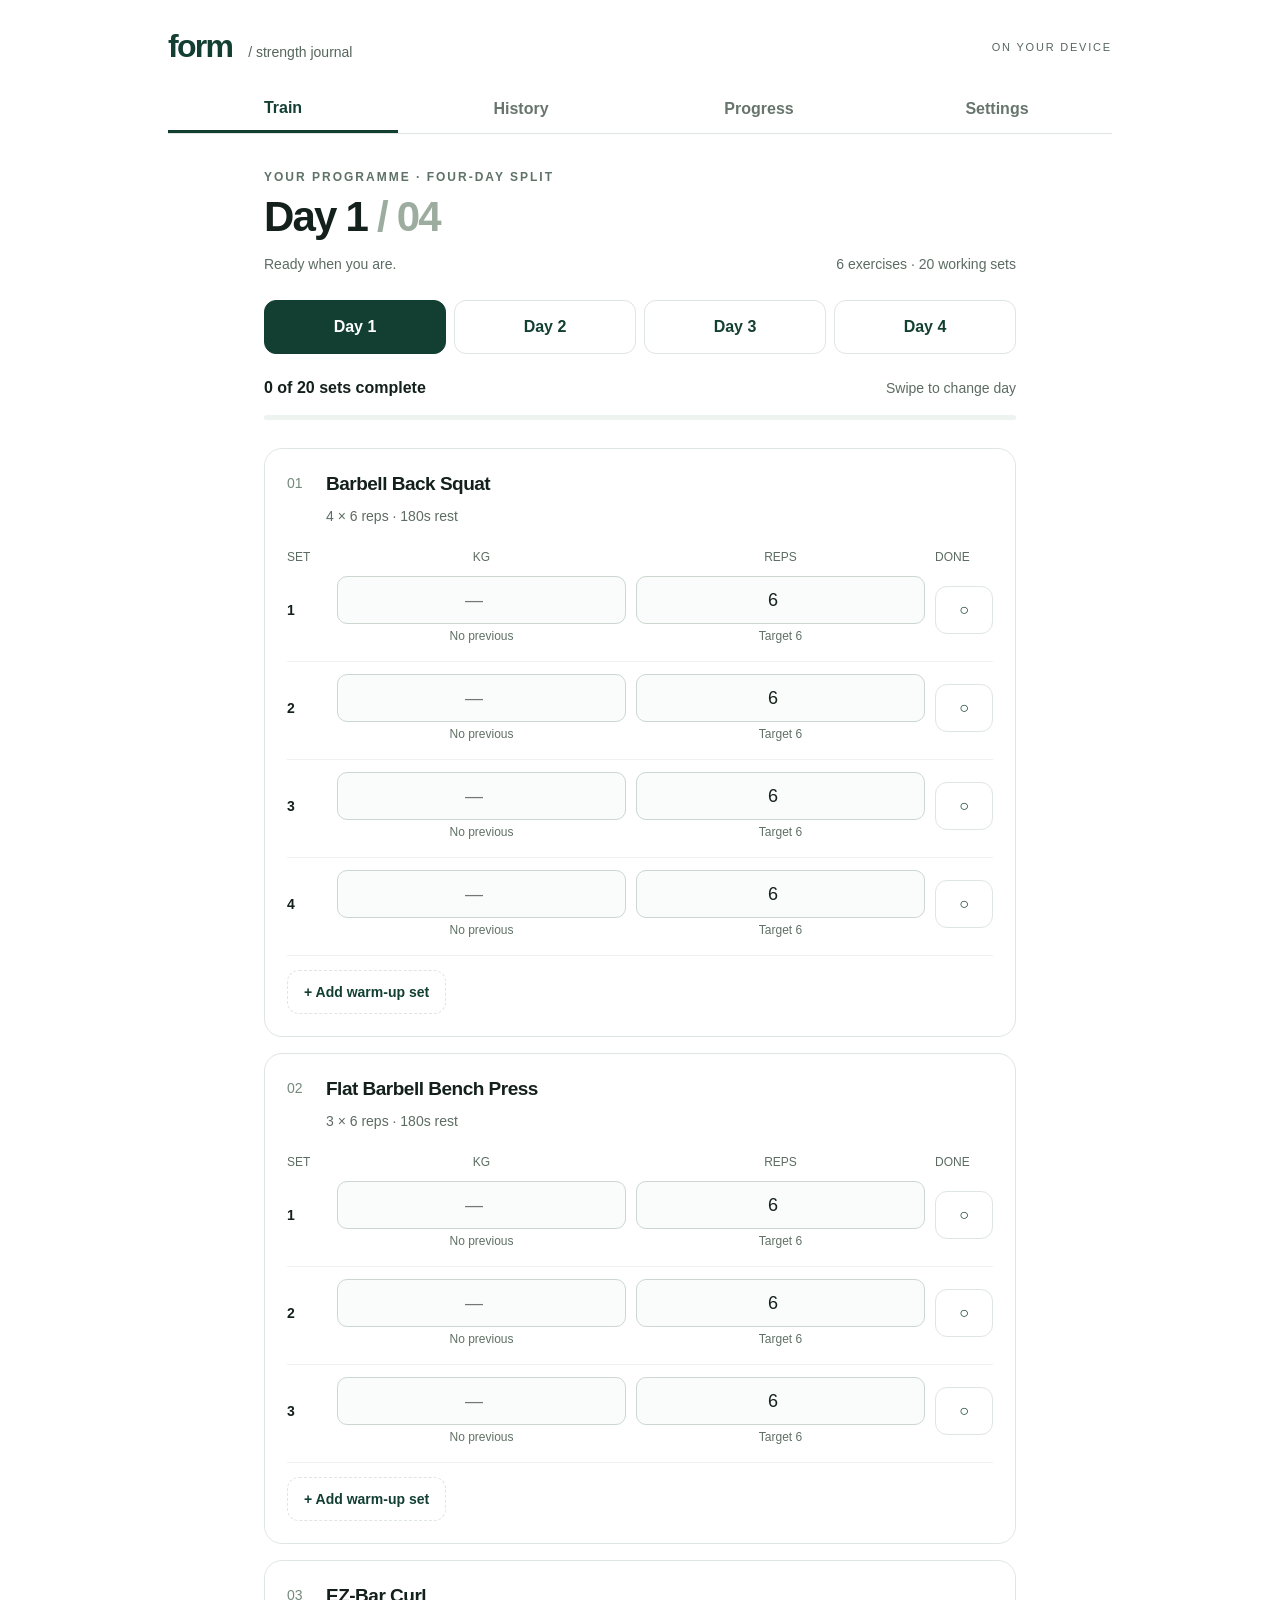
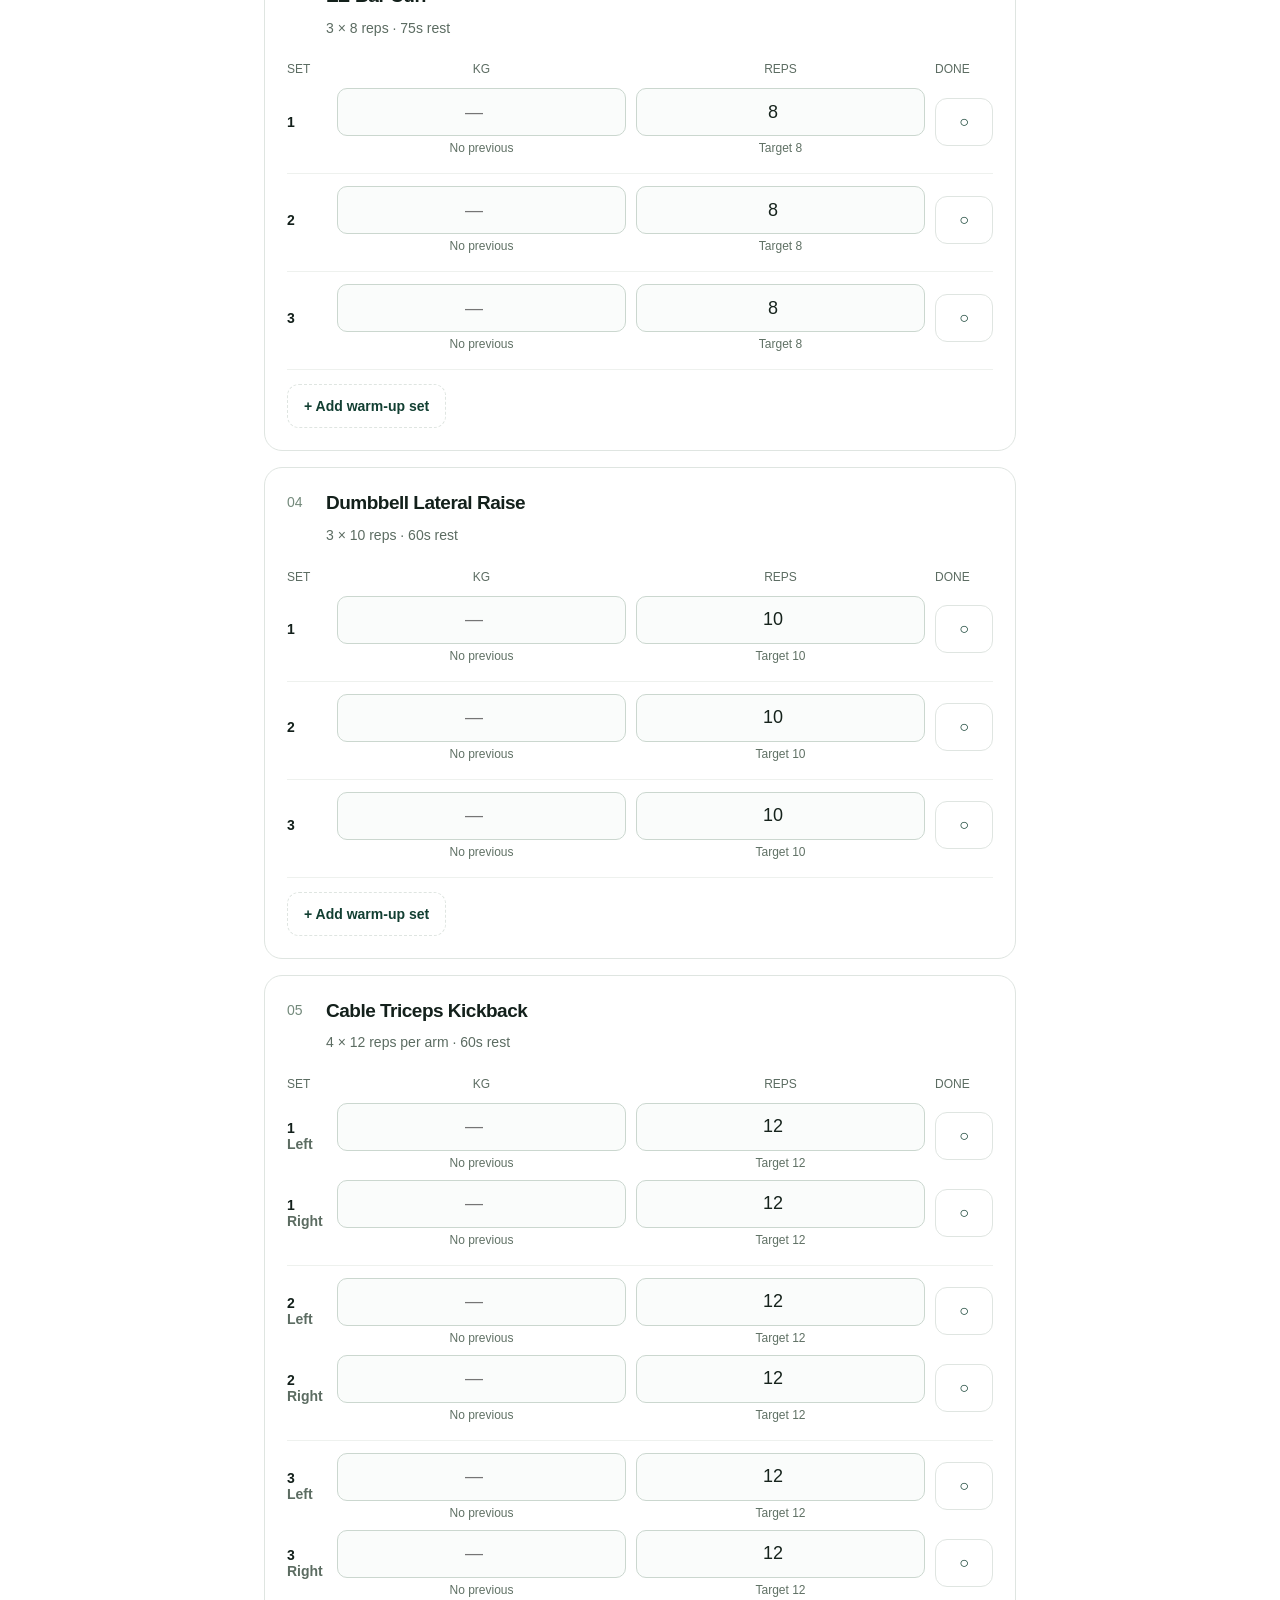
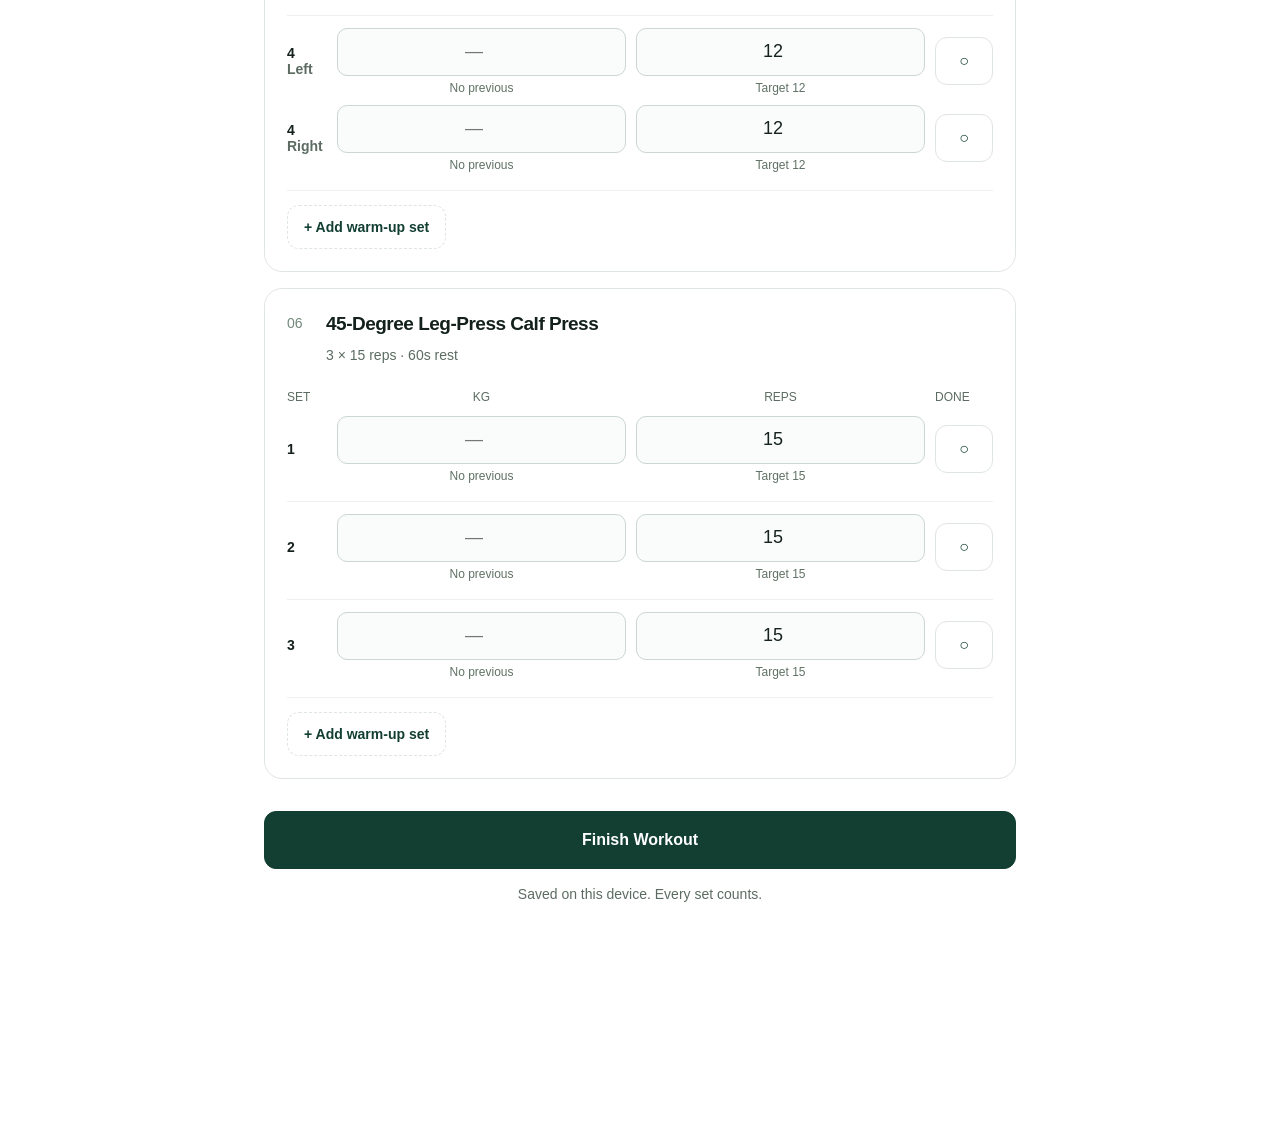
==== index.html @ df9e1286 "Publish approved Form workout tracker" ====
<!doctype html>
<html lang="en"><head><meta charset="utf-8"><meta name="viewport" content="width=device-width,initial-scale=1,viewport-fit=cover"><meta name="theme-color" content="#123f32"><meta name="apple-mobile-web-app-capable" content="yes"><meta name="apple-mobile-web-app-status-bar-style" content="default"><meta name="description" content="Your four-day strength programme. Private, offline workout tracking."><title>Form · Workout tracker</title><link rel="manifest" href="./manifest.webmanifest"><link rel="icon" href="./icon.svg"><link rel="apple-touch-icon" href="./icon-192.png"><link rel="stylesheet" href="./style.css"></head><body><header><a class="brand" href="./">form<span> / strength journal</span></a><span class="private">ON YOUR DEVICE</span></header><nav aria-label="Main"><button data-view="workout" class="selected">Train</button><button data-view="history">History</button><button data-view="progress">Progress</button><button data-view="settings">Settings</button></nav><main id="app"><p>Loading your programme…</p></main><aside id="timer" hidden aria-label="Rest timer"></aside><div id="notice" role="status"></div><dialog id="confirm"><h2>Finish this workout?</h2><p>Some sets are unfinished. Your completed work will be saved and your next workout will be ready.</p><div class="actions"><button id="keep">Keep training</button><button id="early" class="primary">Finish early</button></div></dialog><script type="module" src="./app.js"></script></body></html>
---- style.css ----
:root{font-family:-apple-system,BlinkMacSystemFont,"Segoe UI",sans-serif;color:#13201b;background:white;font-synthesis:none;--green:#123f32;--light:#edf4f0;--line:#dfe5e1}*{box-sizing:border-box}body{margin:0;padding-bottom:env(safe-area-inset-bottom)}button,input,select{font:inherit}button,a,input{touch-action:manipulation}button{cursor:pointer;border:1px solid var(--line);border-radius:12px;min-height:48px;padding:10px 16px;background:white;color:var(--green);font-weight:600}button:hover{background:var(--light)}button:focus-visible,input:focus-visible,select:focus-visible,a:focus-visible{outline:3px solid #7aa998;outline-offset:3px}button.primary,.primary{background:var(--green);color:white;border-color:var(--green)}header{max-width:1000px;margin:auto;padding:28px 28px 20px;display:flex;align-items:center;justify-content:space-between}.brand{font-size:2.0rem;font-weight:800;letter-spacing:-1.7px;text-decoration:none;color:var(--green)}.brand span{font-size:0.875rem;font-weight:500;letter-spacing:0;margin-left:12px;color:#56665d}.private{font-size:0.6875rem;letter-spacing:1.8px;color:#56665d}nav{display:flex;max-width:944px;margin:auto;border-bottom:1px solid var(--line);gap:18px}nav button{border:0;border-radius:0;background:none;color:#67756d;padding:12px 8px}nav .selected{border-bottom:3px solid var(--green);color:var(--green)}main{max-width:800px;margin:36px auto;padding:0 24px 190px}.eyebrow{font-size:0.75rem;letter-spacing:2px;text-transform:uppercase;color:#5e7267;font-weight:700}h1{font-size:2.625rem;letter-spacing:-1.8px;margin:9px 0 12px}h2{font-size:1.3125rem;letter-spacing:-.5px;margin:0 0 8px}p{line-height:1.6} .muted,small{color:#5c6c62;font-size:0.875rem}.day-tabs{display:grid;grid-template-columns:repeat(4,1fr);gap:8px;margin:25px 0}.day-tabs button{min-height:54px}.day-tabs .active{background:var(--green);color:white;border-color:var(--green)}.summary{display:flex;align-items:center;justify-content:space-between;gap:12px;margin-bottom:12px}.summary p{margin:0}.track{height:5px;border-radius:4px;background:var(--light);margin:18px 0 28px;overflow:hidden}.track span{display:block;height:100%;background:var(--green)}.exercise{border:1px solid var(--line);border-radius:18px;margin:16px 0;padding:22px}.exercise-head{display:flex;gap:15px;margin-bottom:18px}.number{font-size:0.875rem;color:#73897b;padding-top:4px;min-width:24px}.exercise h2{font-size:1.1875rem;line-height:1.35}.exercise-head p{margin:5px 0}.recommendation{background:var(--light);border-radius:8px;padding:10px 12px;font-size:0.875rem;margin:10px 0 16px;line-height:1.5}.set-grid{display:grid;grid-template-columns:40px minmax(60px,1fr) minmax(60px,1fr) 58px;gap:10px;align-items:center;margin:10px 0}.set-grid.labels{color:#5c6c62;font-size:0.75rem;margin-bottom:0}.set-grid input{width:100%;min-height:48px;border:1px solid #cbd7cf;border-radius:10px;text-align:center;background:#fafcfb;color:#16231c;font-size:1.125rem}.set-grid .done{background:var(--green);color:white;border-color:var(--green)}.previous{font-size:0.75rem;display:block;margin:5px 0 0;text-align:center;color:#607165}.set-name{font-size:0.875rem;font-weight:600}.set-block{padding:2px 0 8px;border-bottom:1px solid #eef1ee}.set-block:last-child{border:0}.warmup{font-size:0.875rem;margin-top:14px;border-style:dashed;min-height:44px}.finish{width:100%;min-height:58px;margin-top:16px}.actions{display:flex;gap:8px;flex-wrap:wrap}.card{border:1px solid var(--line);border-radius:16px;padding:22px;margin:16px 0}.card summary{cursor:pointer;font-weight:600;line-height:1.5;min-height:44px}.history-ex{padding:12px 0;border-top:1px solid var(--line)}.history-ex h3{font-size:1.0rem;margin:4px 0 8px}.history-ex p{font-size:0.875rem;margin:4px 0}.badge{display:inline-block;background:var(--light);color:var(--green);padding:5px 9px;border-radius:6px;font-size:0.75rem;margin-left:8px}.setting{display:flex;align-items:center;justify-content:space-between;gap:14px;padding:13px 0;border-bottom:1px solid var(--line);font-size:0.875rem}.setting input{width:82px;min-height:46px;border:1px solid var(--line);border-radius:9px;text-align:center}.setting span{flex:1}#timer{position:fixed;bottom:max(16px,env(safe-area-inset-bottom));left:50%;transform:translateX(-50%);width:min(752px,calc(100% - 24px));background:var(--green);color:white;padding:18px 20px;border-radius:19px;box-shadow:0 8px 40px #123f3233;z-index:5}#timer .timer-top{display:flex;justify-content:space-between;align-items:center;margin-bottom:10px}#timer strong{font-size:2.0rem;font-variant-numeric:tabular-nums}#timer button{background:#ffffff12;color:white;border-color:#ffffff35;min-height:44px;padding:7px 13px}#timer .actions{display:grid;grid-template-columns:repeat(4,1fr);gap:7px}#notice{position:fixed;top:12px;left:50%;transform:translateX(-50%);background:#172c22;color:white;border-radius:10px;padding:12px 18px;max-width:90%;z-index:10}#notice:empty{display:none}dialog{border:0;border-radius:20px;padding:28px;max-width:calc(100% - 32px);width:440px;box-shadow:0 12px 50px #0002}dialog::backdrop{background:#102b2166}.chart{display:flex;height:96px;align-items:flex-end;gap:8px;border-bottom:1px solid var(--line);margin:18px 0}.bar{background:#215a46;flex:1;max-width:48px;min-height:3px;border-radius:5px 5px 0 0}.empty{padding:35px 0;color:#5c6c62}.file{display:block;margin-top:12px}a{color:var(--green)}@media(max-width:600px){header{padding:20px}.brand span{display:none}.private{font-size:0.625rem}nav{padding:0 16px;gap:20px}main{margin:28px auto;padding:0 16px 190px}h1{font-size:2.25rem}.exercise{padding:17px 14px}.exercise-head{gap:8px}.set-grid{gap:8px;grid-template-columns:34px minmax(60px,1fr) minmax(60px,1fr) 52px}#timer{padding:14px}#timer button{font-size:0.875rem;padding:7px}.summary{align-items:flex-start}.summary p{font-size:0.875rem}}@media(prefers-reduced-motion:no-preference){button{transition:background .15s}}

nav{display:grid;grid-template-columns:repeat(4,minmax(0,1fr));gap:8px}nav button{min-width:0;overflow-wrap:anywhere}.summary{flex-wrap:wrap}.set-grid label,.exercise-head>div{min-width:0}.set-grid input{min-width:0}.previous,.set-name small{overflow-wrap:anywhere}.set-name small{display:inline-block;max-width:100%}.timer-top>span{min-width:0;overflow-wrap:anywhere}#timer button{min-width:0;overflow-wrap:anywhere}.brand{white-space:nowrap}.private{text-align:right}@media(max-width:350px){header{gap:12px}#timer .actions{grid-template-columns:repeat(2,minmax(0,1fr))}.set-grid{grid-template-columns:30px minmax(0,1fr) minmax(0,1fr) 48px;gap:6px}}

.day-tabs{grid-template-columns:repeat(4,minmax(0,1fr))}.day-tabs button{min-width:0;padding:10px 4px;overflow-wrap:anywhere}.set-grid button{min-width:0;padding:10px 4px}.set-grid.labels span{overflow-wrap:anywhere}
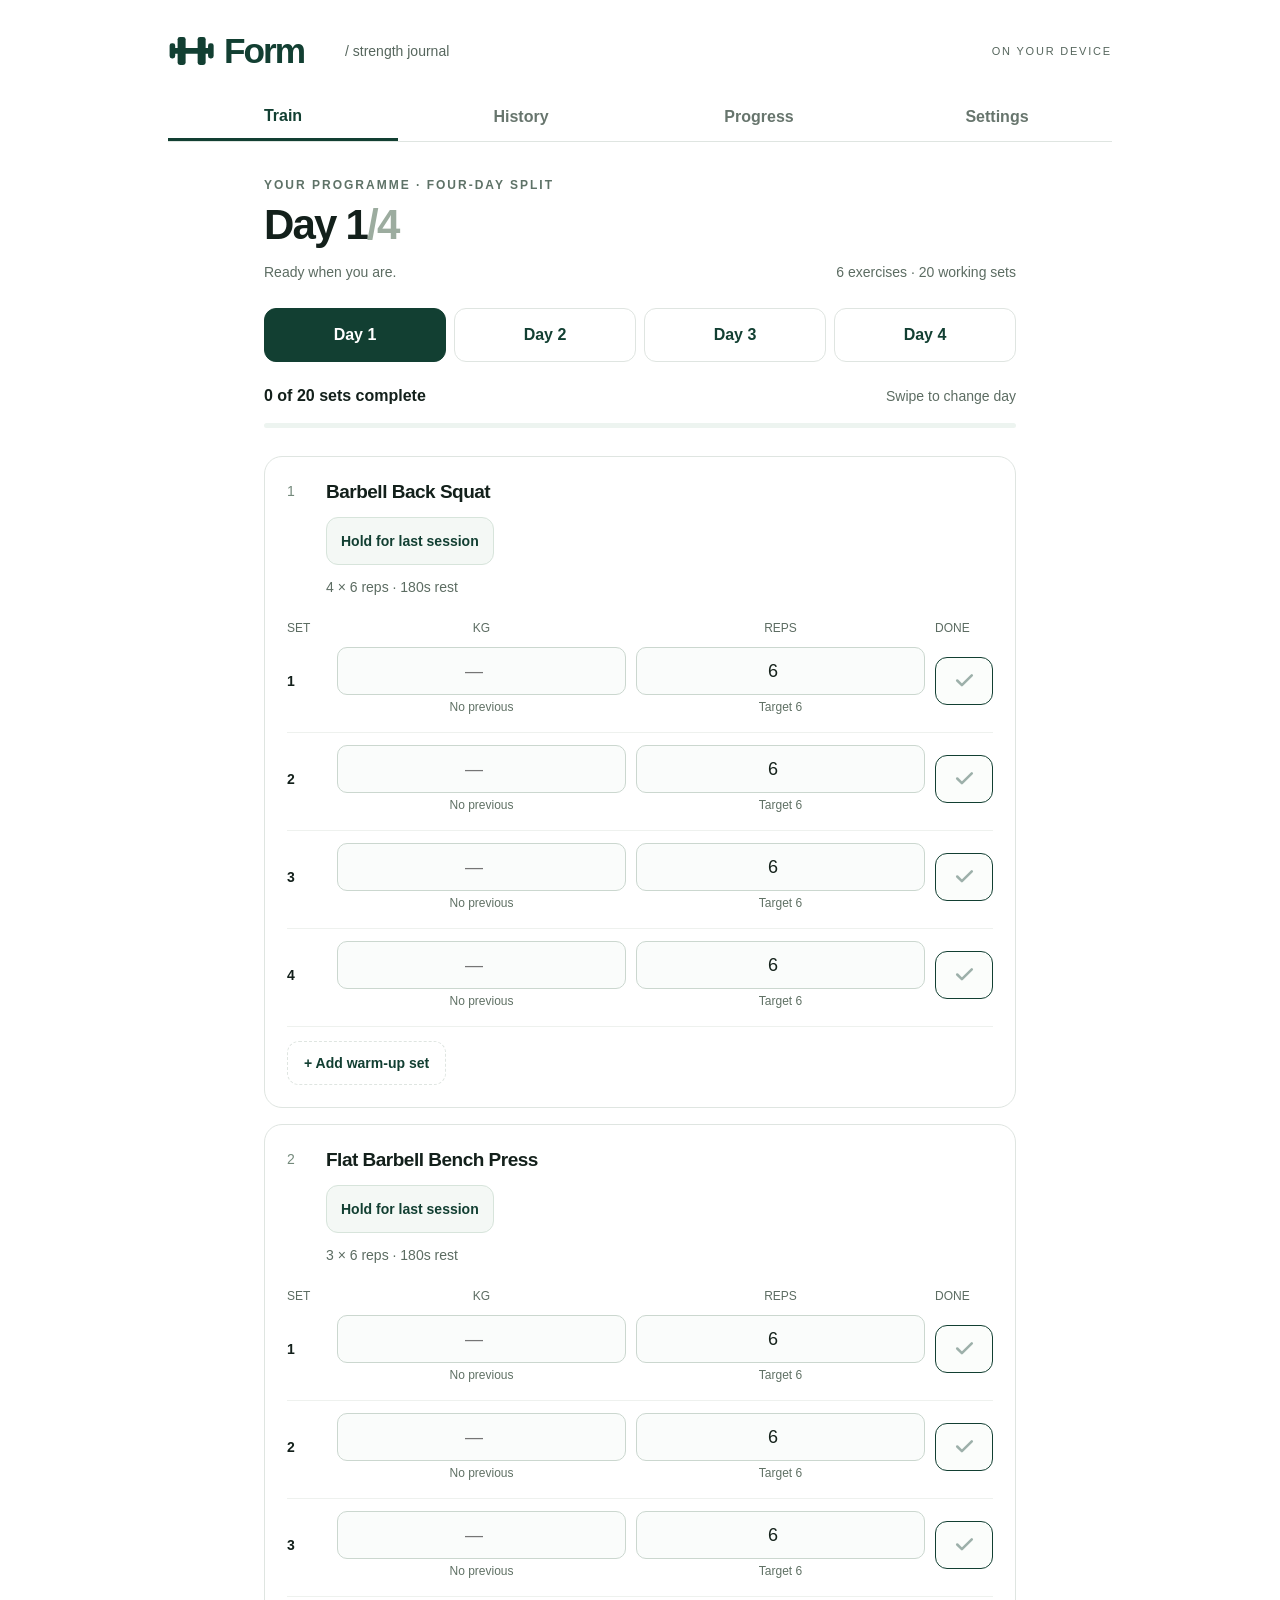
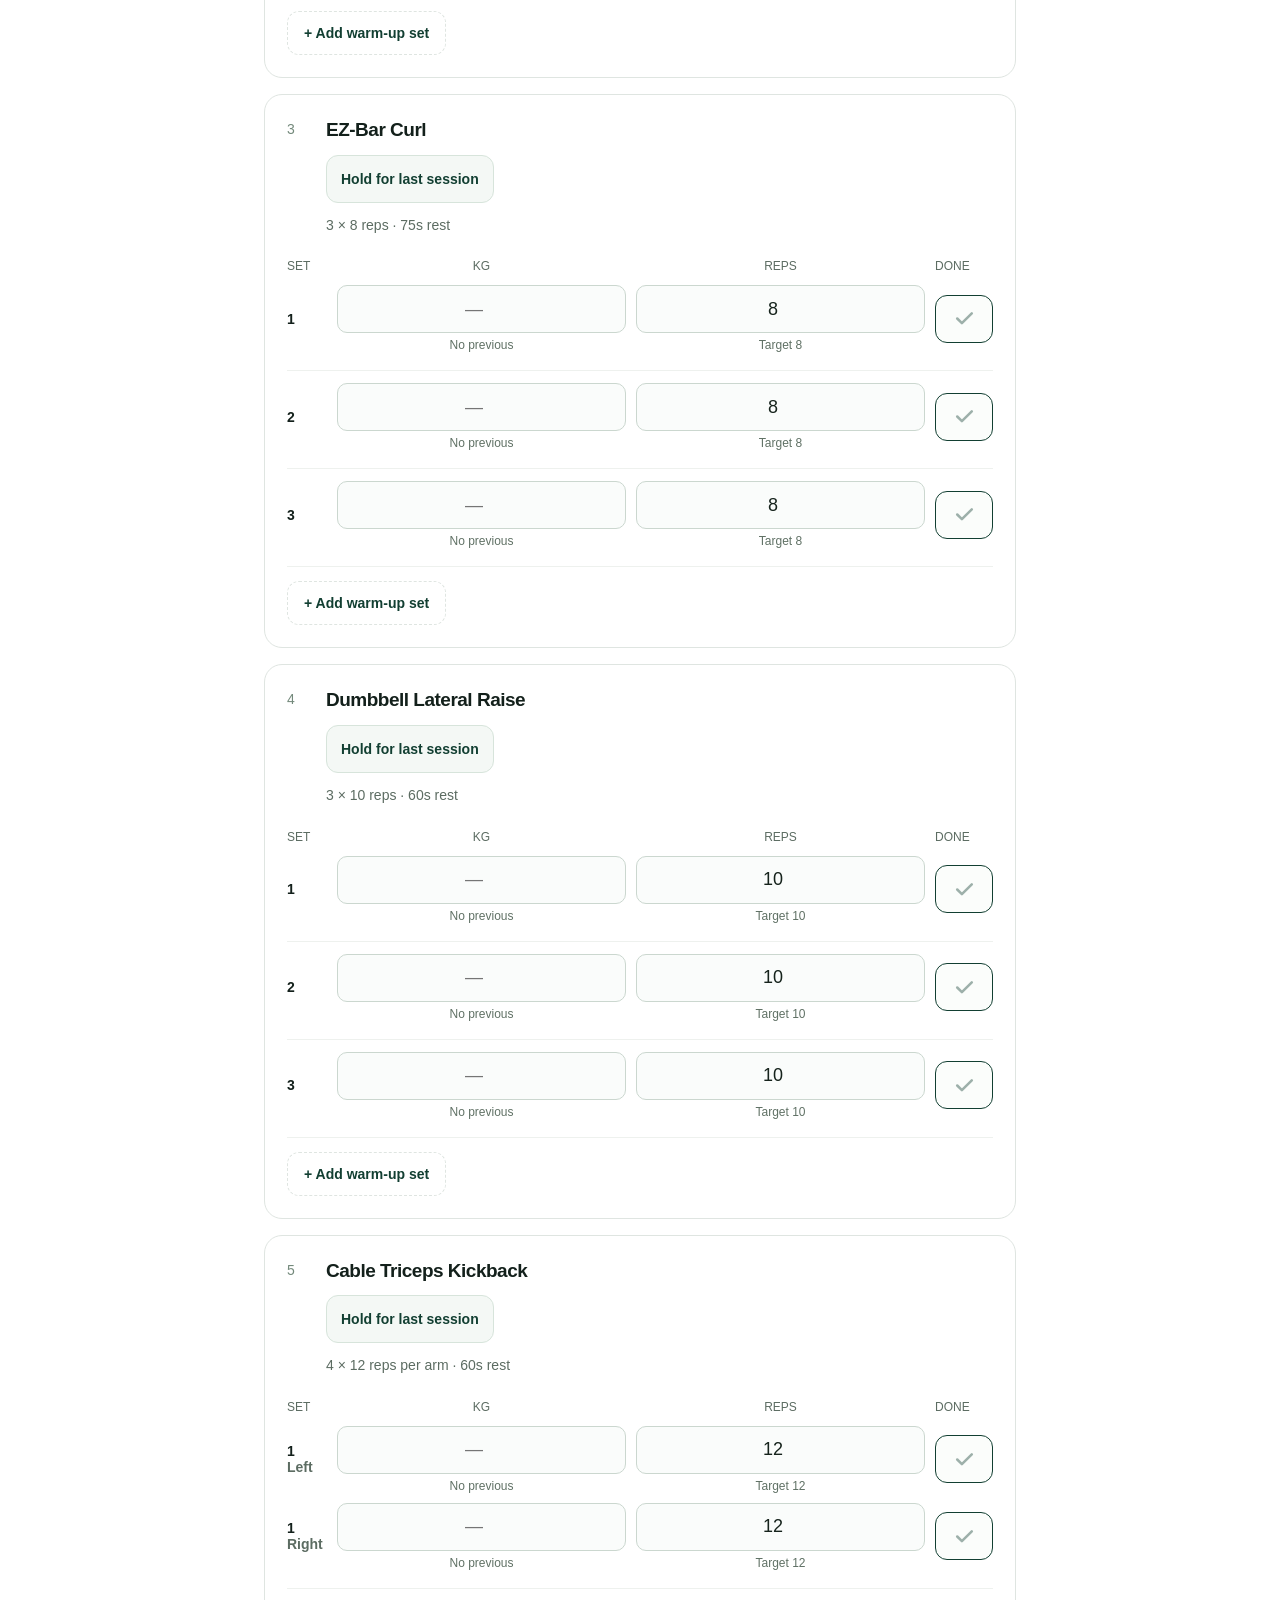
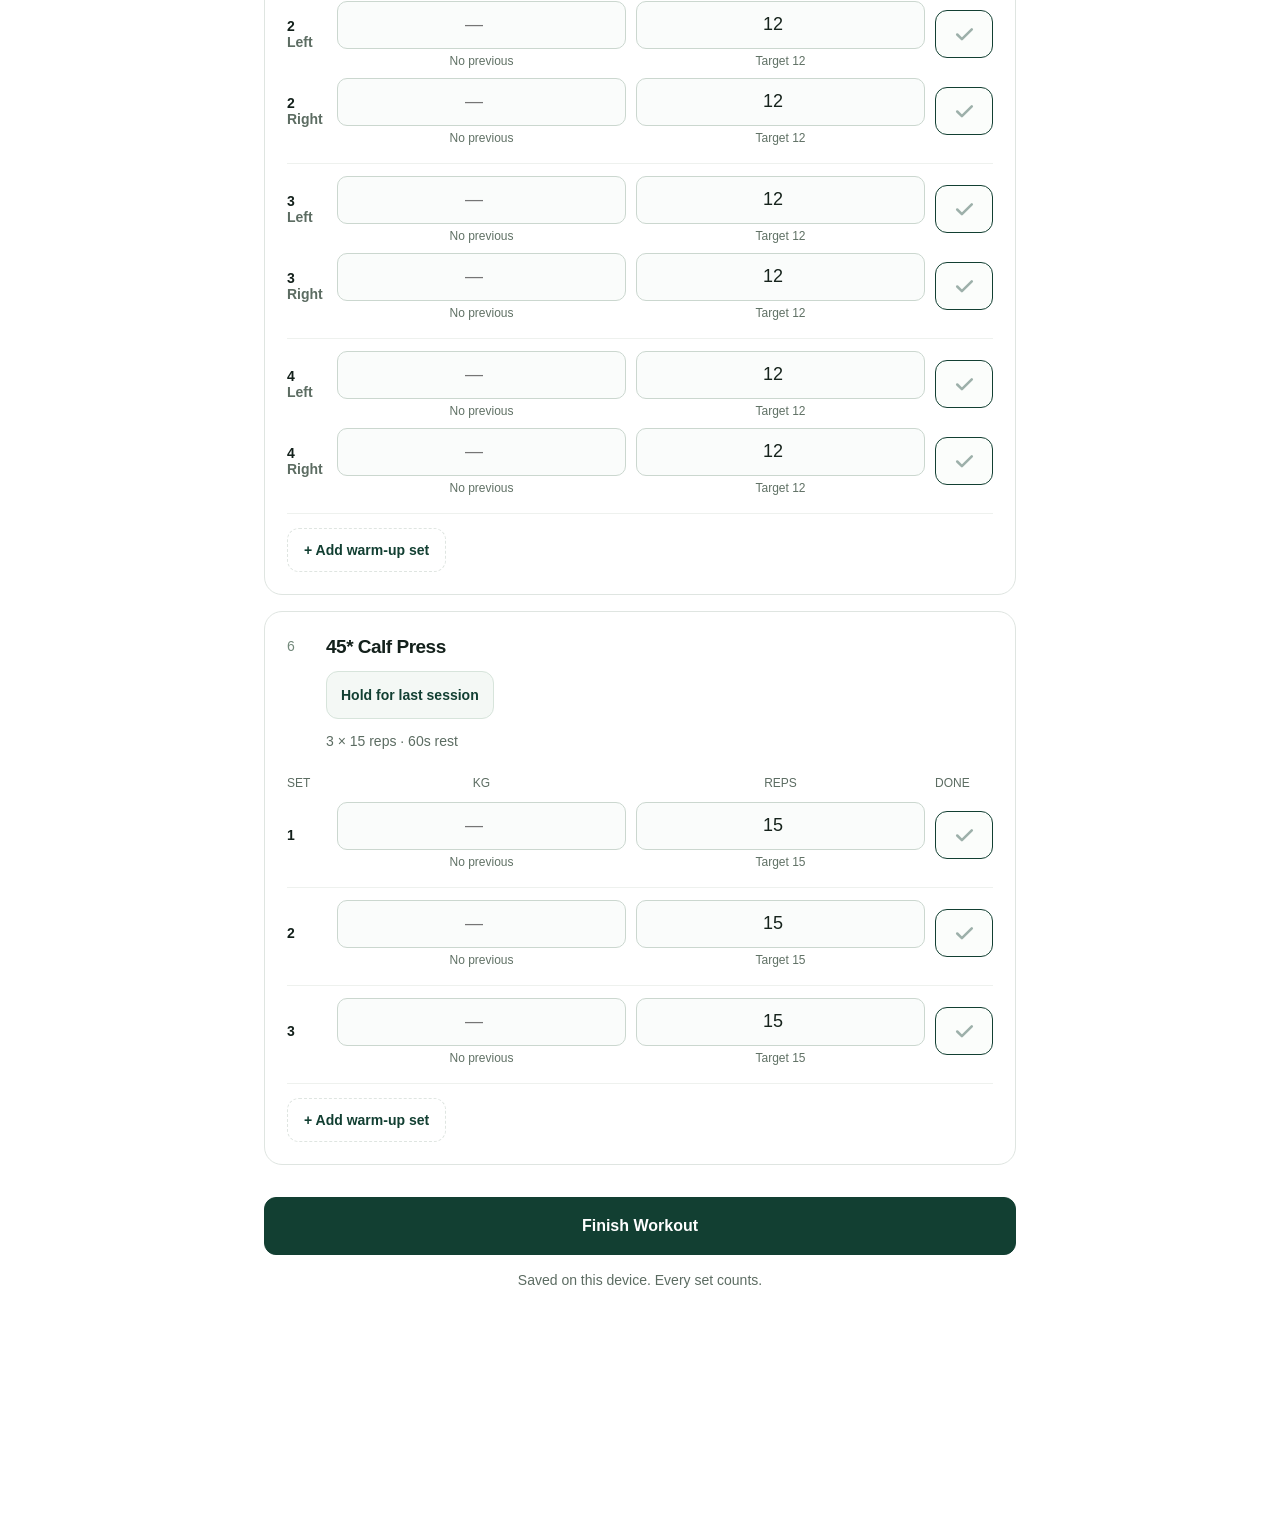
==== commit 5f185c13: "Add last-session panels, refined set controls and Form branding Add hold/tap exercise history with a" ====
--- a/index.html
+++ b/index.html
@@ -1,2 +1,2 @@
 <!doctype html>
-<html lang="en"><head><meta charset="utf-8"><meta name="viewport" content="width=device-width,initial-scale=1,viewport-fit=cover"><meta name="theme-color" content="#123f32"><meta name="apple-mobile-web-app-capable" content="yes"><meta name="apple-mobile-web-app-status-bar-style" content="default"><meta name="description" content="Your four-day strength programme. Private, offline workout tracking."><title>Form · Workout tracker</title><link rel="manifest" href="./manifest.webmanifest"><link rel="icon" href="./icon.svg"><link rel="apple-touch-icon" href="./icon-192.png"><link rel="stylesheet" href="./style.css"></head><body><header><a class="brand" href="./">form<span> / strength journal</span></a><span class="private">ON YOUR DEVICE</span></header><nav aria-label="Main"><button data-view="workout" class="selected">Train</button><button data-view="history">History</button><button data-view="progress">Progress</button><button data-view="settings">Settings</button></nav><main id="app"><p>Loading your programme…</p></main><aside id="timer" hidden aria-label="Rest timer"></aside><div id="notice" role="status"></div><dialog id="confirm"><h2>Finish this workout?</h2><p>Some sets are unfinished. Your completed work will be saved and your next workout will be ready.</p><div class="actions"><button id="keep">Keep training</button><button id="early" class="primary">Finish early</button></div></dialog><script type="module" src="./app.js"></script></body></html>
+<html lang="en"><head><meta charset="utf-8"><meta name="viewport" content="width=device-width,initial-scale=1,viewport-fit=cover"><meta name="theme-color" content="#123f32"><meta name="apple-mobile-web-app-title" content="Form"><meta name="application-name" content="Form"><meta name="apple-mobile-web-app-capable" content="yes"><meta name="apple-mobile-web-app-status-bar-style" content="default"><meta name="description" content="Your four-day strength programme. Private, offline workout tracking."><title>Form · Workout tracker</title><link rel="manifest" href="./manifest.webmanifest"><link rel="icon" type="image/svg+xml" href="./favicon.svg"><link rel="icon" type="image/png" sizes="32x32" href="./favicon-32.png"><link rel="apple-touch-icon" sizes="180x180" href="./apple-touch-icon.png"><link rel="stylesheet" href="./style.css"></head><body><header><a class="brand" href="./" aria-label="Form home"><img class="brand-logo" src="./brand.svg" width="165" height="45" alt="Form"><span> / strength journal</span></a><span class="private">ON YOUR DEVICE</span></header><nav aria-label="Main"><button data-view="workout" class="selected">Train</button><button data-view="history">History</button><button data-view="progress">Progress</button><button data-view="settings">Settings</button></nav><main id="app"><p>Loading your programme…</p></main><aside id="timer" hidden aria-label="Rest timer"></aside><div id="notice" role="status"></div><dialog id="confirm"><h2>Finish this workout?</h2><p>Some sets are unfinished. Your completed work will be saved and your next workout will be ready.</p><div class="actions"><button id="keep">Keep training</button><button id="early" class="primary">Finish early</button></div></dialog><script type="module" src="./app.js"></script></body></html>
--- a/style.css
+++ b/style.css
@@ -3,3 +3,11 @@
 nav{display:grid;grid-template-columns:repeat(4,minmax(0,1fr));gap:8px}nav button{min-width:0;overflow-wrap:anywhere}.summary{flex-wrap:wrap}.set-grid label,.exercise-head>div{min-width:0}.set-grid input{min-width:0}.previous,.set-name small{overflow-wrap:anywhere}.set-name small{display:inline-block;max-width:100%}.timer-top>span{min-width:0;overflow-wrap:anywhere}#timer button{min-width:0;overflow-wrap:anywhere}.brand{white-space:nowrap}.private{text-align:right}@media(max-width:350px){header{gap:12px}#timer .actions{grid-template-columns:repeat(2,minmax(0,1fr))}.set-grid{grid-template-columns:30px minmax(0,1fr) minmax(0,1fr) 48px;gap:6px}}
 
 .day-tabs{grid-template-columns:repeat(4,minmax(0,1fr))}.day-tabs button{min-width:0;padding:10px 4px;overflow-wrap:anywhere}.set-grid button{min-width:0;padding:10px 4px}.set-grid.labels span{overflow-wrap:anywhere}
+
+.last-session-control{font-size:.875rem;min-height:48px;margin:4px 0 6px;padding:10px 14px;background:#f4f8f5;color:var(--green);border-color:#d7e4db;-webkit-touch-callout:none;-webkit-user-select:none;user-select:none;touch-action:none}.last-session-control[aria-expanded=true]{background:var(--green);color:white}.last-session[hidden]{display:none}.last-session{border:1px solid #b9cfc1;background:#f6faf7;border-radius:12px;padding:16px;margin:0 0 18px;overflow-wrap:anywhere}.last-session-title{display:flex;align-items:center;justify-content:space-between;gap:8px;flex-wrap:wrap}.last-session h3{font-size:1rem;margin:0}.last-session-title .badge{margin:0}.last-session>p.muted{margin:8px 0 12px}.last-session-set{padding:10px 0;border-top:1px solid #dbe6df;font-size:.875rem}.last-session-set p{margin:5px 0;line-height:1.6}.arm-label{font-weight:600}.set-status{display:inline-block;font-size:.75rem;border:1px solid #c5d8cb;border-radius:5px;padding:1px 6px;margin-left:4px}.last-session-advice{border-top:1px solid #c5d8cb;padding-top:12px;margin:8px 0 0;font-size:.875rem;font-weight:600}
+
+.set-check{width:100%;min-width:44px!important;min-height:48px;border:1.5px solid var(--green);border-radius:12px;background:#fbfdfb;display:flex;align-items:center;justify-content:center;padding:10px 4px;color:var(--green)}.set-check svg{width:25px;height:25px;opacity:.4}.set-check.done{background:var(--green);color:white}.set-check.done svg{opacity:1}.set-grid.set-completed{background:#eef7f0;border-radius:12px;padding:7px 4px;margin-left:-4px;margin-right:-4px}.set-completed input{background:white}.programme-set-completed{border-bottom-color:#c7dccd}.history-set-completed{background:#eef7f0;border-radius:7px;padding:4px 7px}.history-arm{display:block;margin:5px 0}.set-status{display:inline-flex;align-items:center;gap:5px;vertical-align:middle}.status-check{display:inline-flex;border:1px solid var(--green);border-radius:4px;width:19px;height:19px;align-items:center;justify-content:center;color:var(--green);flex-shrink:0}.status-check svg{width:15px;height:15px;opacity:.35}.set-status.completed .status-check{background:var(--green);color:white}.set-status.completed svg{opacity:1}@media(prefers-reduced-motion:no-preference){.set-check.just-completed{animation:set-confirm .2s ease-out}.set-check.just-completed svg{animation:tick-confirm .2s ease-out}@keyframes set-confirm{0%{transform:scale(.94)}60%{transform:scale(1.05)}100%{transform:scale(1)}}@keyframes tick-confirm{0%{opacity:.1;transform:scale(.6)}100%{opacity:1;transform:scale(1)}}}
+
+.last-session-control,.set-check{-webkit-tap-highlight-color:transparent}
+
+.brand{display:flex;align-items:center;gap:0}.brand-logo{width:165px;height:45px;display:block;flex-shrink:0}@media(max-width:350px){.brand-logo{width:140px;height:auto}}
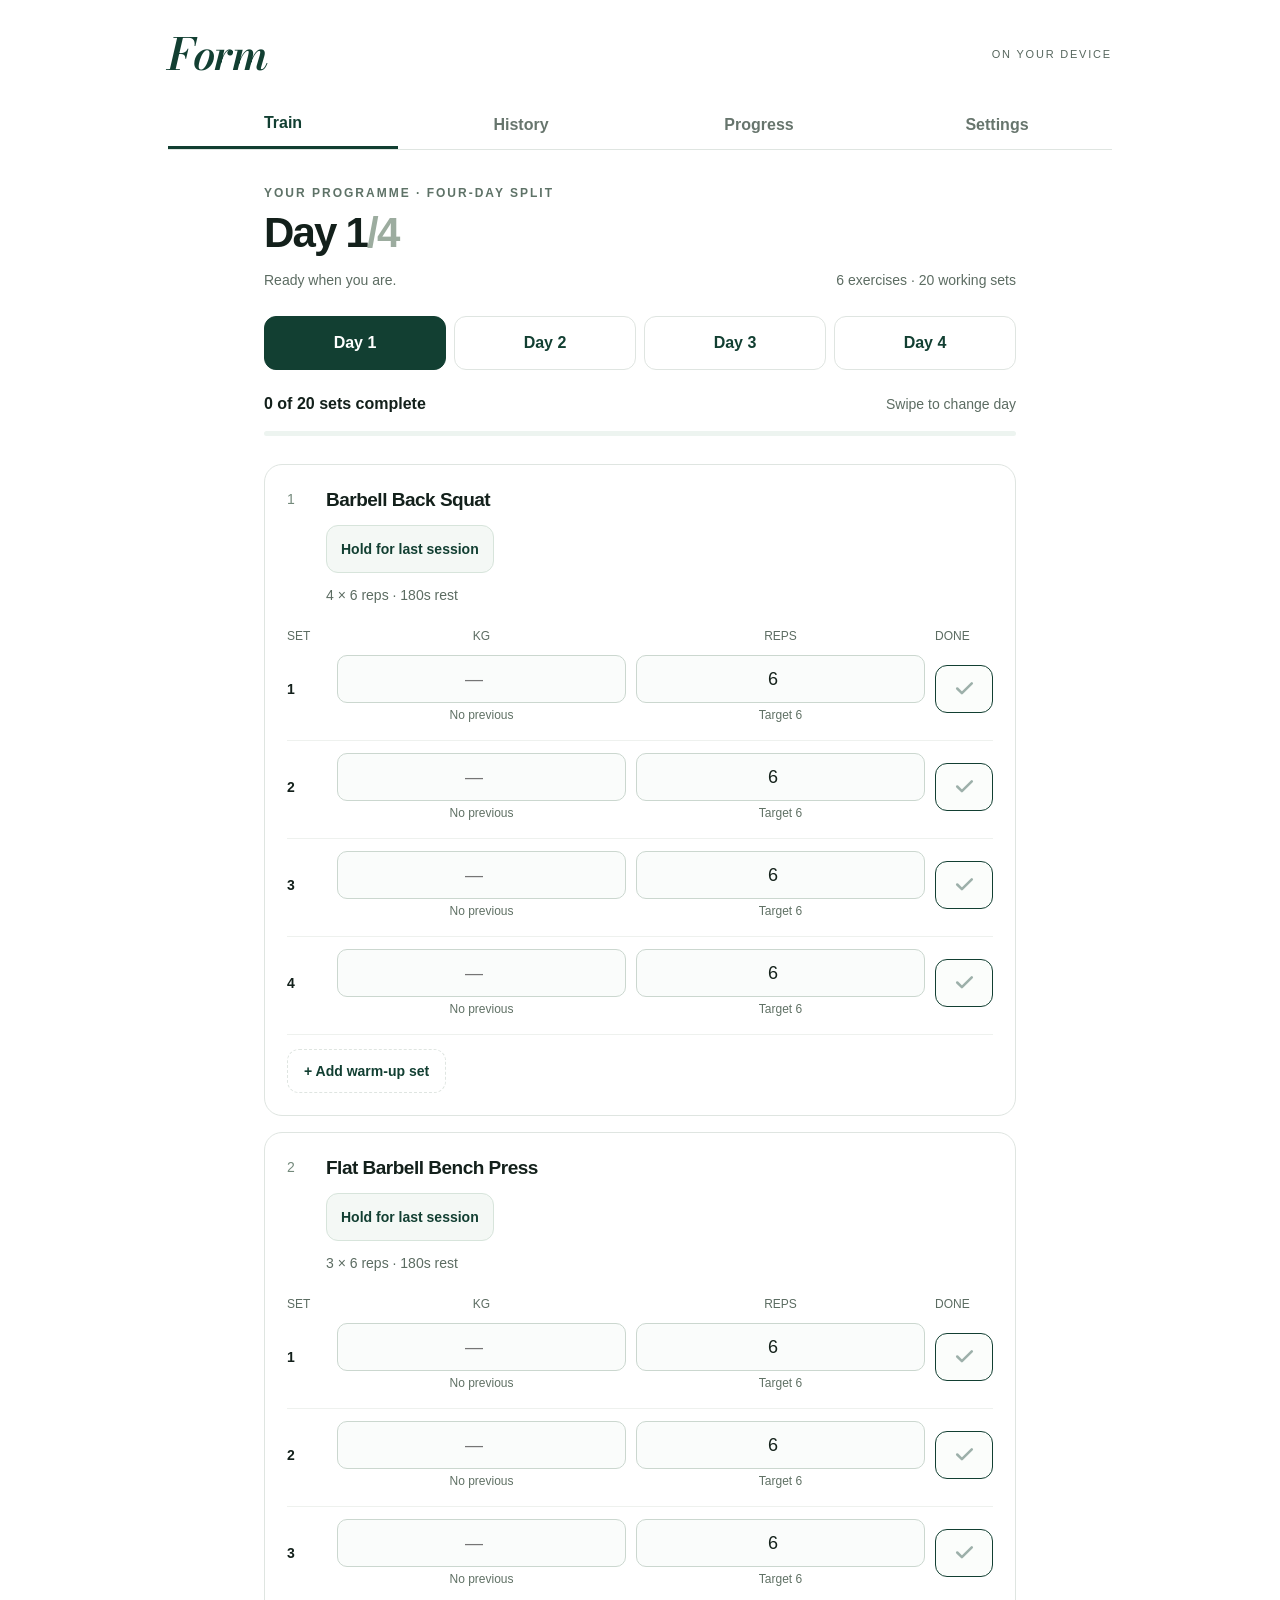
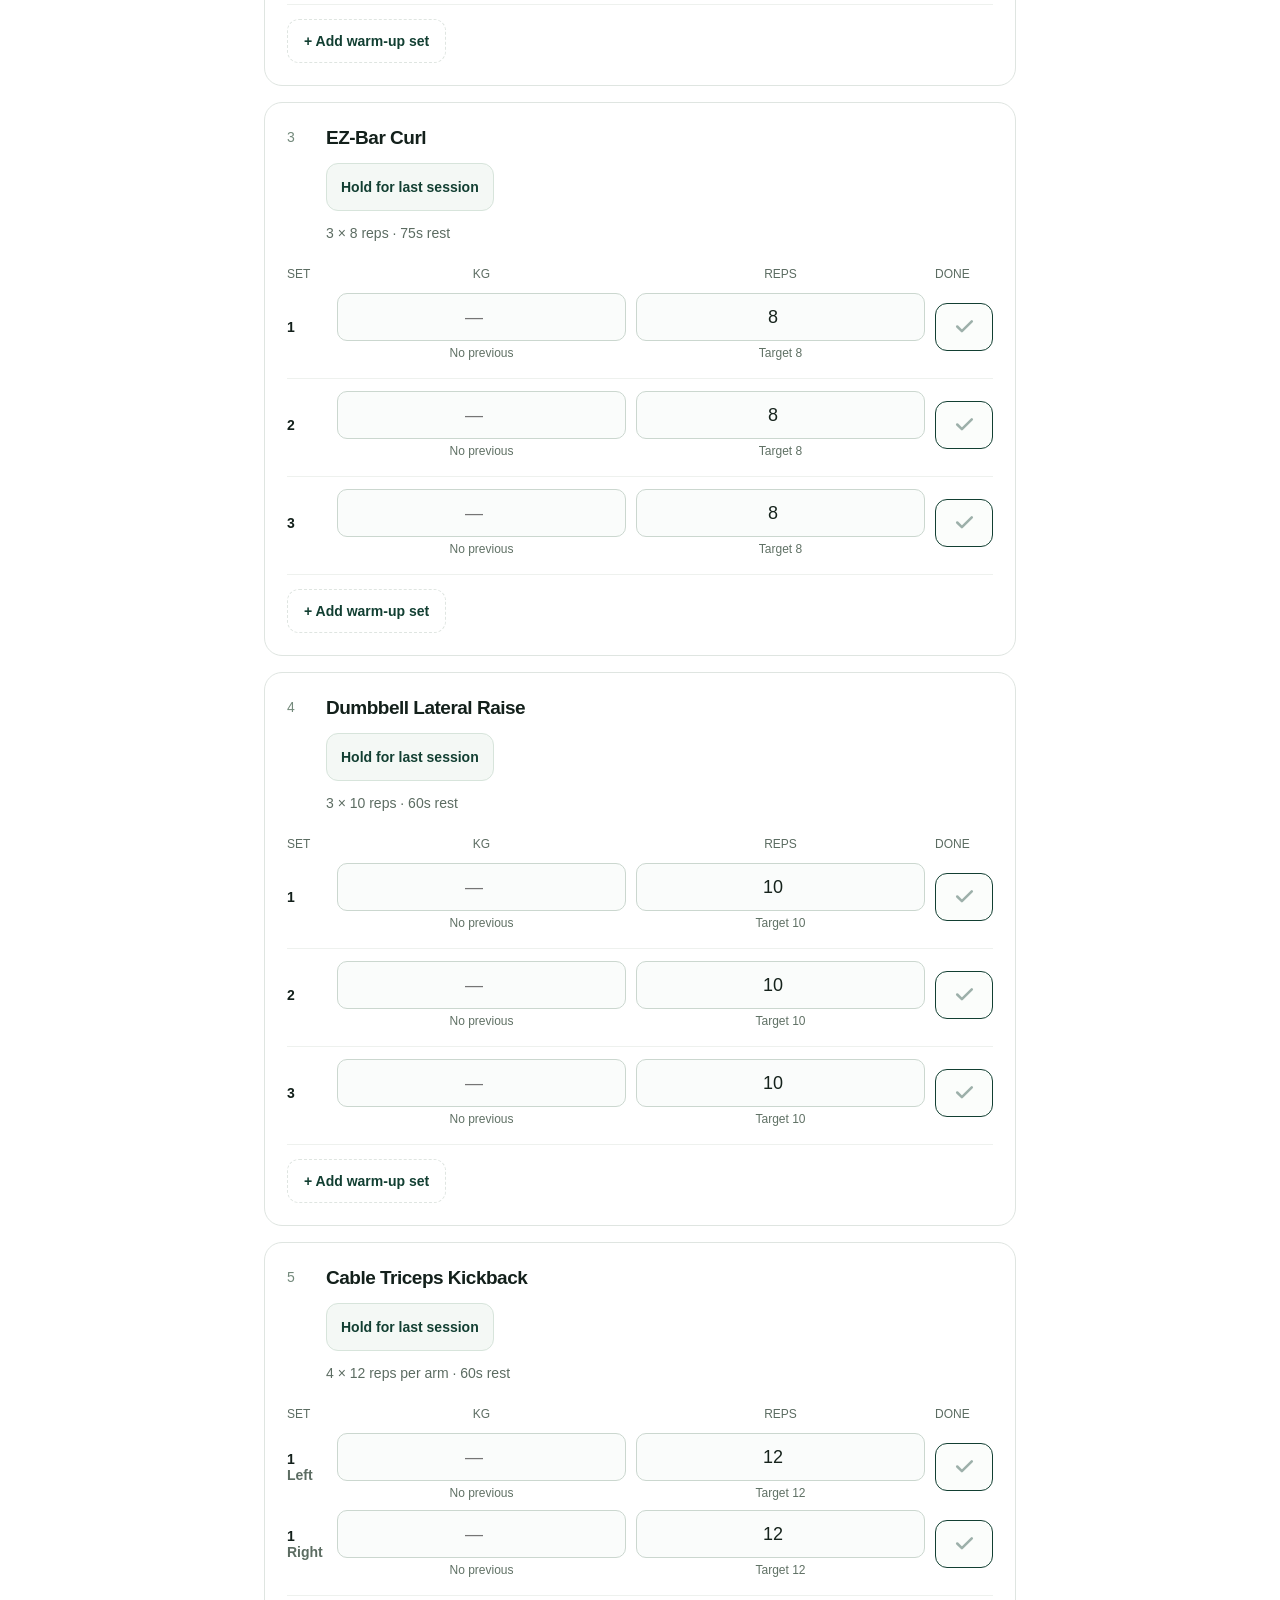
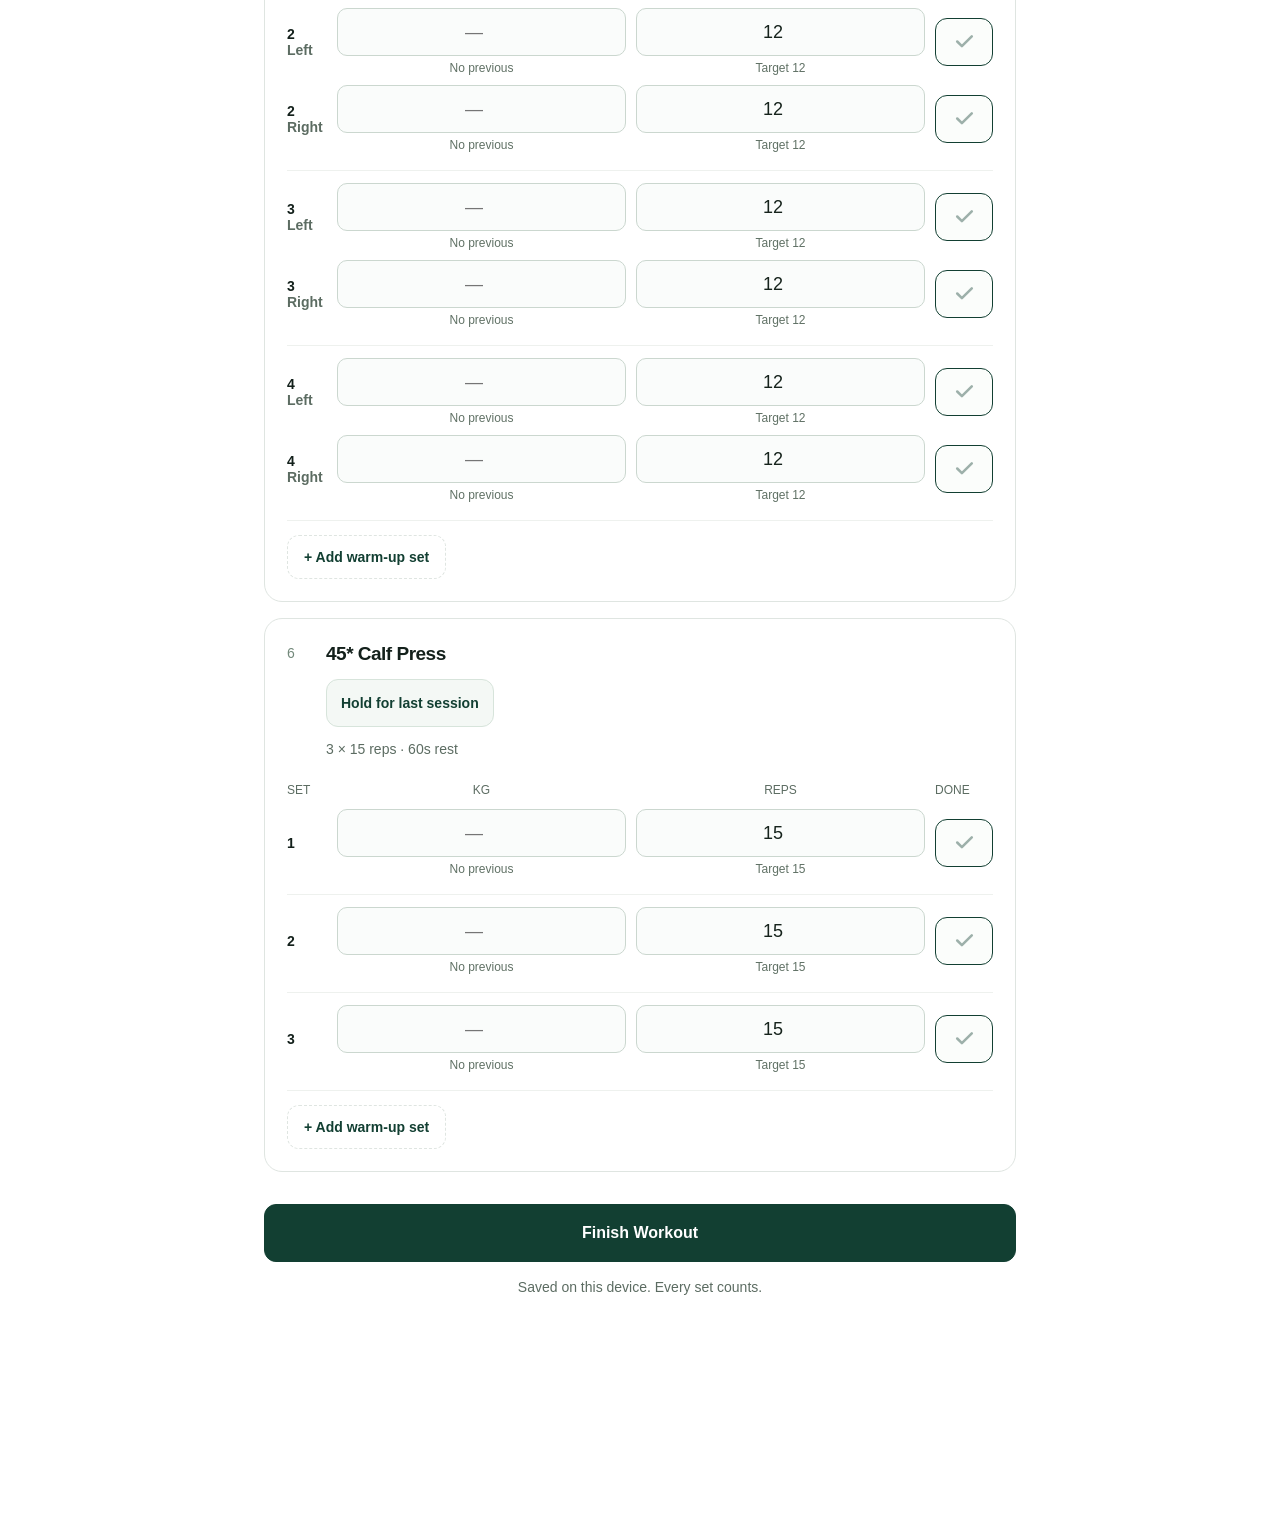
==== commit 89667b77: "Add files via upload" ====
--- a/index.html
+++ b/index.html
@@ -1,2 +1,2 @@
 <!doctype html>
-<html lang="en"><head><meta charset="utf-8"><meta name="viewport" content="width=device-width,initial-scale=1,viewport-fit=cover"><meta name="theme-color" content="#123f32"><meta name="apple-mobile-web-app-title" content="Form"><meta name="application-name" content="Form"><meta name="apple-mobile-web-app-capable" content="yes"><meta name="apple-mobile-web-app-status-bar-style" content="default"><meta name="description" content="Your four-day strength programme. Private, offline workout tracking."><title>Form · Workout tracker</title><link rel="manifest" href="./manifest.webmanifest"><link rel="icon" type="image/svg+xml" href="./favicon.svg"><link rel="icon" type="image/png" sizes="32x32" href="./favicon-32.png"><link rel="apple-touch-icon" sizes="180x180" href="./apple-touch-icon.png"><link rel="stylesheet" href="./style.css"></head><body><header><a class="brand" href="./" aria-label="Form home"><img class="brand-logo" src="./brand.svg" width="165" height="45" alt="Form"><span> / strength journal</span></a><span class="private">ON YOUR DEVICE</span></header><nav aria-label="Main"><button data-view="workout" class="selected">Train</button><button data-view="history">History</button><button data-view="progress">Progress</button><button data-view="settings">Settings</button></nav><main id="app"><p>Loading your programme…</p></main><aside id="timer" hidden aria-label="Rest timer"></aside><div id="notice" role="status"></div><dialog id="confirm"><h2>Finish this workout?</h2><p>Some sets are unfinished. Your completed work will be saved and your next workout will be ready.</p><div class="actions"><button id="keep">Keep training</button><button id="early" class="primary">Finish early</button></div></dialog><script type="module" src="./app.js"></script></body></html>
+<html lang="en"><head><meta charset="utf-8"><meta name="viewport" content="width=device-width,initial-scale=1,viewport-fit=cover"><meta name="theme-color" content="#123f32"><meta name="apple-mobile-web-app-title" content="Form"><meta name="application-name" content="Form"><meta name="apple-mobile-web-app-capable" content="yes"><meta name="apple-mobile-web-app-status-bar-style" content="default"><meta name="description" content="Your four-day strength programme. Private, offline workout tracking."><title>Form · Workout tracker</title><link rel="manifest" href="./manifest.webmanifest?v=6"><link rel="icon" type="image/svg+xml" href="./favicon.svg?v=6"><link rel="icon" type="image/png" sizes="32x32" href="./favicon-32.png?v=6"><link rel="apple-touch-icon" sizes="180x180" href="./apple-touch-icon.png?v=6"><link rel="stylesheet" href="./style.css"><link rel="stylesheet" href="./brand.css?v=6"><link rel="preload" href="./bodoni-moda-semibold-italic.ttf?v=6" as="font" type="font/ttf" crossorigin></head><body><header><a class="brand" href="./" aria-label="Form home"><span class="form-wordmark">Form</span></a><span class="private">ON YOUR DEVICE</span></header><nav aria-label="Main"><button data-view="workout" class="selected">Train</button><button data-view="history">History</button><button data-view="progress">Progress</button><button data-view="settings">Settings</button></nav><main id="app"><p>Loading your programme…</p></main><aside id="timer" hidden aria-label="Rest timer"></aside><div id="notice" role="status"></div><dialog id="confirm"><h2>Finish this workout?</h2><p>Some sets are unfinished. Your completed work will be saved and your next workout will be ready.</p><div class="actions"><button id="keep">Keep training</button><button id="early" class="primary">Finish early</button></div></dialog><script type="module" src="./app.js"></script></body></html>
--- a/brand.css
+++ b/brand.css
@@ -0,0 +1,2 @@
+@font-face{font-family:"Form Bodoni Moda";src:url("./bodoni-moda-semibold-italic.ttf?v=6") format("truetype");font-weight:600;font-style:italic;font-display:block}
+.brand .form-wordmark{font-family:"Form Bodoni Moda",serif;font-weight:600;font-style:italic;font-size:44px;line-height:1.2;letter-spacing:-0.02em;font-kerning:normal;font-synthesis:none;margin:0;color:var(--green)}
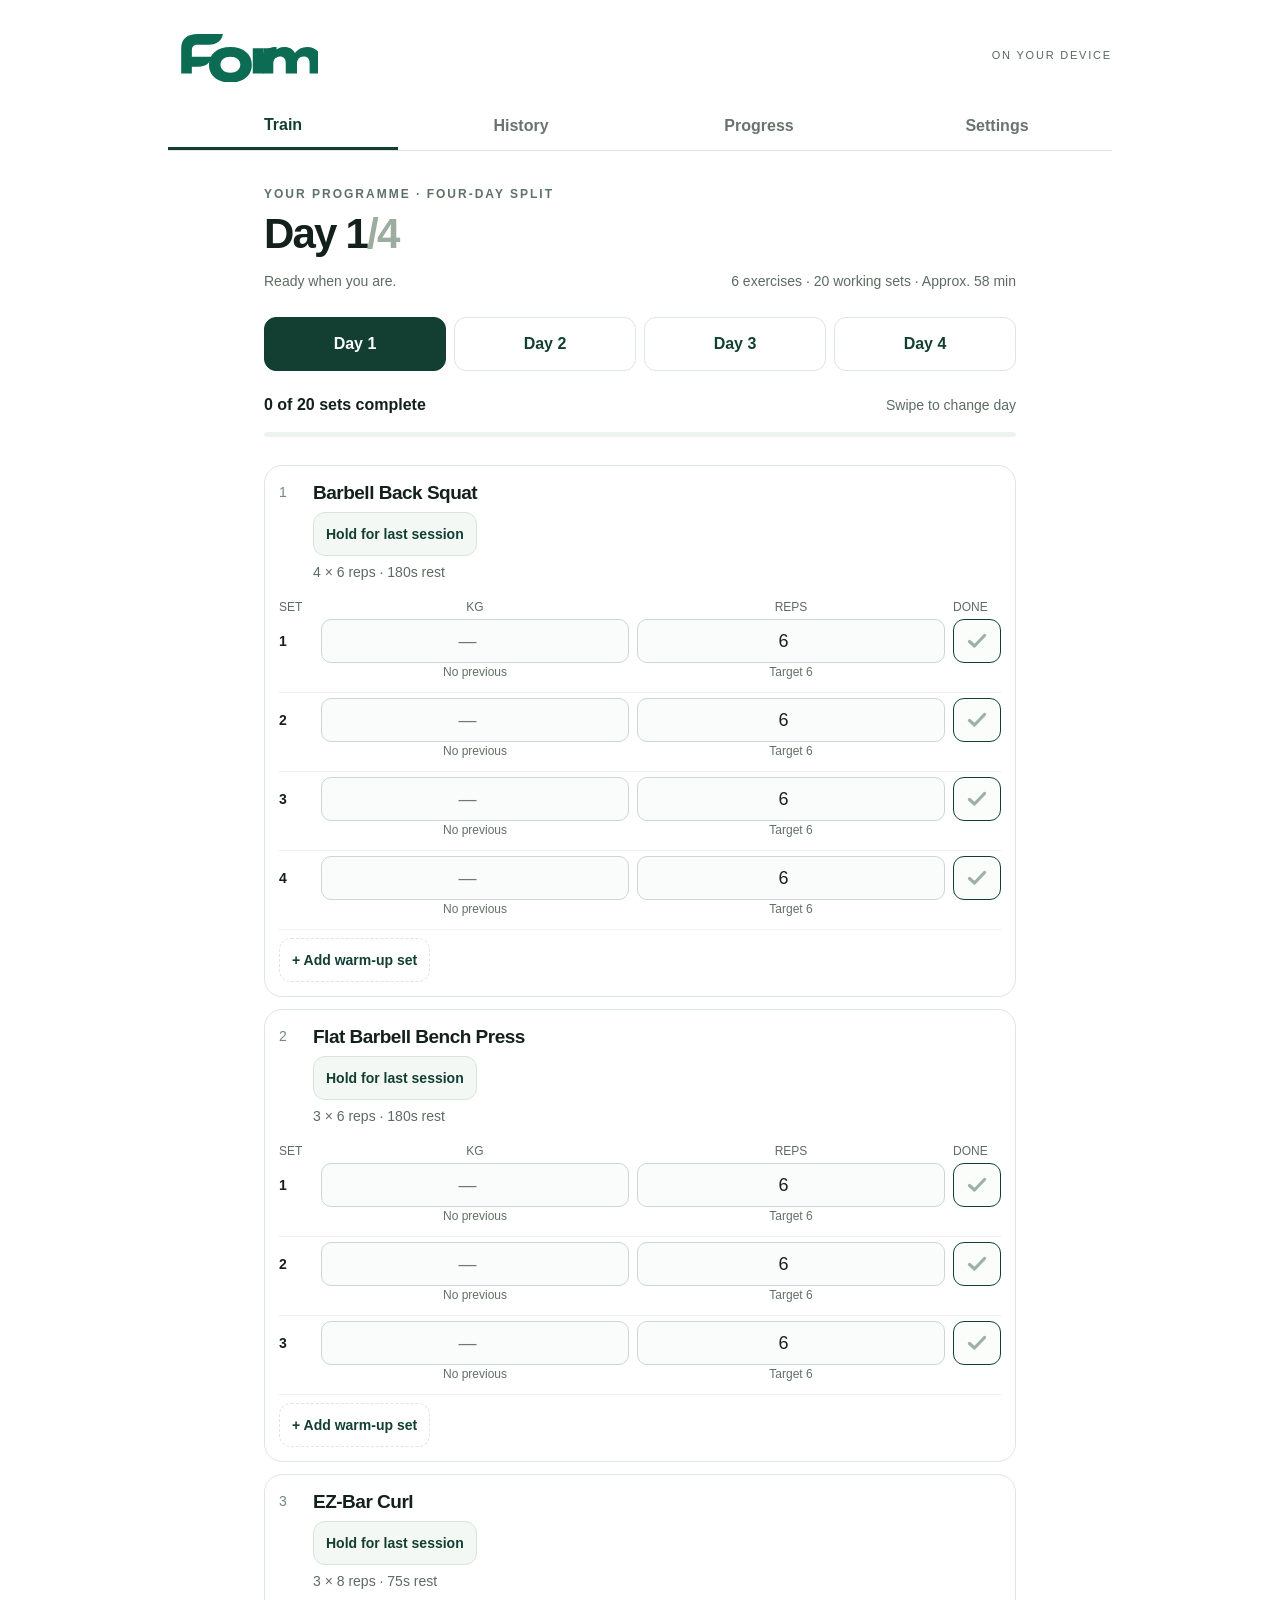
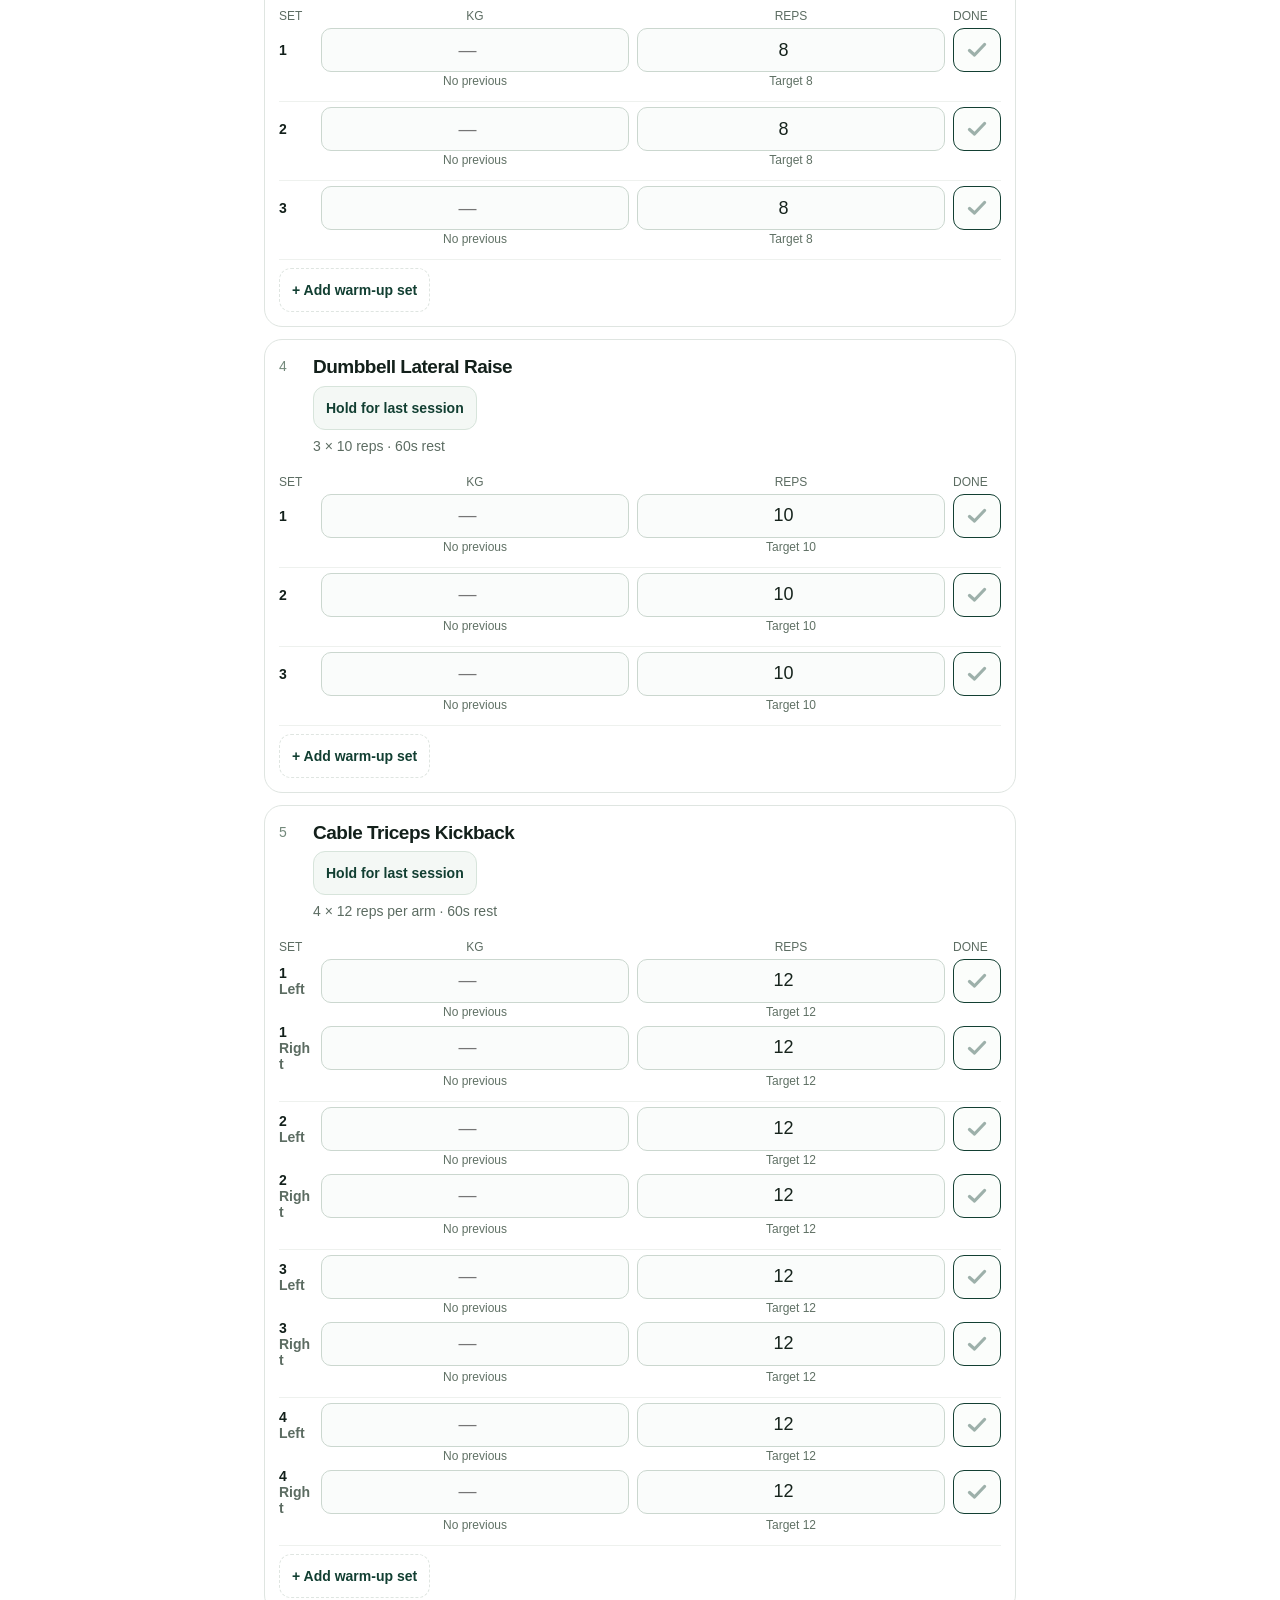
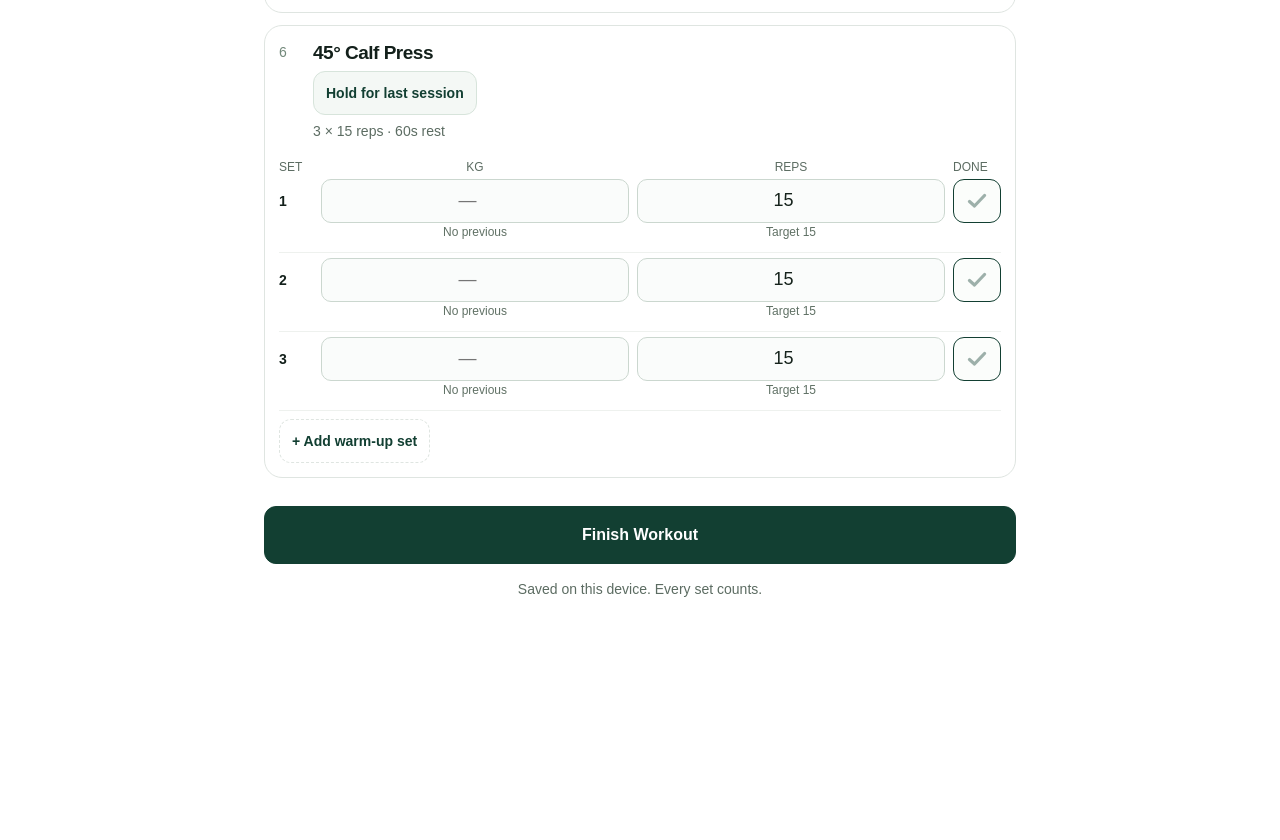
==== commit 8ad3c533: "Add files via upload" ====
--- a/index.html
+++ b/index.html
@@ -1,2 +1,2 @@
 <!doctype html>
-<html lang="en"><head><meta charset="utf-8"><meta name="viewport" content="width=device-width,initial-scale=1,viewport-fit=cover"><meta name="theme-color" content="#123f32"><meta name="apple-mobile-web-app-title" content="Form"><meta name="application-name" content="Form"><meta name="apple-mobile-web-app-capable" content="yes"><meta name="apple-mobile-web-app-status-bar-style" content="default"><meta name="description" content="Your four-day strength programme. Private, offline workout tracking."><title>Form · Workout tracker</title><link rel="manifest" href="./manifest.webmanifest?v=6"><link rel="icon" type="image/svg+xml" href="./favicon.svg?v=6"><link rel="icon" type="image/png" sizes="32x32" href="./favicon-32.png?v=6"><link rel="apple-touch-icon" sizes="180x180" href="./apple-touch-icon.png?v=6"><link rel="stylesheet" href="./style.css"><link rel="stylesheet" href="./brand.css?v=6"><link rel="preload" href="./bodoni-moda-semibold-italic.ttf?v=6" as="font" type="font/ttf" crossorigin></head><body><header><a class="brand" href="./" aria-label="Form home"><span class="form-wordmark">Form</span></a><span class="private">ON YOUR DEVICE</span></header><nav aria-label="Main"><button data-view="workout" class="selected">Train</button><button data-view="history">History</button><button data-view="progress">Progress</button><button data-view="settings">Settings</button></nav><main id="app"><p>Loading your programme…</p></main><aside id="timer" hidden aria-label="Rest timer"></aside><div id="notice" role="status"></div><dialog id="confirm"><h2>Finish this workout?</h2><p>Some sets are unfinished. Your completed work will be saved and your next workout will be ready.</p><div class="actions"><button id="keep">Keep training</button><button id="early" class="primary">Finish early</button></div></dialog><script type="module" src="./app.js"></script></body></html>
+<html lang="en"><head><meta charset="utf-8"><meta name="viewport" content="width=device-width,initial-scale=1,viewport-fit=cover"><meta name="theme-color" content="#123f32"><meta name="apple-mobile-web-app-title" content="Form"><meta name="application-name" content="Form"><meta name="apple-mobile-web-app-capable" content="yes"><meta name="apple-mobile-web-app-status-bar-style" content="default"><meta name="description" content="Your four-day strength programme. Private, offline workout tracking."><title>Form · Workout tracker</title><link rel="manifest" href="./manifest.webmanifest?v=7"><link rel="icon" type="image/svg+xml" href="./favicon.svg?v=7"><link rel="icon" type="image/png" sizes="32x32" href="./favicon-32.png?v=7"><link rel="apple-touch-icon" sizes="180x180" href="./apple-touch-icon.png?v=7"><link rel="stylesheet" href="./style.css"><link rel="stylesheet" href="./brand.css?v=7"></head><body><header><a class="brand" href="./" aria-label="Form home"><picture><source srcset="./form-wordmark.svg?v=7" type="image/svg+xml"><img class="brand-logo" src="./form-wordmark.png?v=7" alt="Form" width="150" height="54"></picture></a><span class="private">ON YOUR DEVICE</span></header><nav aria-label="Main"><button data-view="workout" class="selected">Train</button><button data-view="history">History</button><button data-view="progress">Progress</button><button data-view="settings">Settings</button></nav><main id="app"><p>Loading your programme…</p></main><aside id="timer" hidden aria-label="Rest timer"></aside><div id="notice" role="status"></div><dialog id="confirm"><h2>Finish this workout?</h2><p>Some sets are unfinished. Your completed work will be saved and your next workout will be ready.</p><div class="actions"><button id="keep">Keep training</button><button id="early" class="primary">Finish early</button></div></dialog><script type="module" src="./app.js"></script></body></html>
--- a/style.css
+++ b/style.css
@@ -11,3 +11,34 @@
 .last-session-control,.set-check{-webkit-tap-highlight-color:transparent}
 
 .brand{display:flex;align-items:center;gap:0}.brand-logo{width:165px;height:45px;display:block;flex-shrink:0}@media(max-width:350px){.brand-logo{width:140px;height:auto}}
+
+/* Compact exercise cards: inputs and completion buttons share grid row 1. */
+.exercise{padding:14px;margin:12px 0}
+.exercise-head{gap:10px;margin-bottom:14px}
+.exercise h2{margin-bottom:4px}
+.exercise-head p{margin:3px 0}
+.last-session-control{min-height:44px;margin:2px 0;padding:8px 12px}
+.recommendation{padding:8px 10px;margin:6px 0 10px}
+.set-grid{grid-template-columns:34px minmax(0,1fr) minmax(0,1fr) 48px;column-gap:8px;row-gap:2px;margin:5px 0}
+.set-grid>.set-name{grid-column:1;grid-row:1}
+.set-grid>input[data-field=weight]{grid-column:2;grid-row:1}
+.set-grid>input[data-field=reps]{grid-column:3;grid-row:1}
+.set-grid>.set-check{grid-column:4;grid-row:1}
+.set-grid input{height:44px;min-height:44px}
+.set-grid .previous{margin:0;line-height:14px;grid-row:2}
+.previous-weight{grid-column:2}.previous-reps{grid-column:3}
+.set-block{padding:0 0 8px}
+.warmup{margin-top:8px;padding:8px 12px}
+.set-grid.set-completed{padding:0;margin-left:0;margin-right:0}
+.set-check{height:44px;min-height:44px;border-radius:11px;flex-direction:column;gap:0;padding:3px!important}
+.set-check>svg{width:24px;height:24px}
+.set-check.done{background:var(--green);color:#d5f4df}
+.pb-badge{display:inline-flex;align-items:center;gap:2px;color:#936600;font-size:10px;font-weight:700;line-height:12px;white-space:nowrap;vertical-align:middle}
+.pb-badge svg{width:12px;height:12px;opacity:1}
+.set-check .pb-badge{color:#ffdc75}
+.set-check:has(.pb-badge)>svg{width:20px;height:20px}
+.status-check{color:var(--green)}.set-status.completed .status-check{color:#d5f4df}
+@media(max-width:600px){.exercise{padding:14px}.exercise-head{gap:8px}.set-grid{column-gap:6px}}
+@media(max-width:350px){.set-grid{grid-template-columns:28px minmax(0,1fr) minmax(0,1fr) 44px}}
+@media(prefers-reduced-motion:no-preference){@keyframes set-confirm{from{transform:scale(.96)}to{transform:scale(1)}}}
+@media(prefers-reduced-motion:reduce){.set-check,.set-check svg{animation:none!important;transition:none!important}}
--- a/brand.css
+++ b/brand.css
@@ -1,2 +1 @@
-@font-face{font-family:"Form Bodoni Moda";src:url("./bodoni-moda-semibold-italic.ttf?v=6") format("truetype");font-weight:600;font-style:italic;font-display:block}
-.brand .form-wordmark{font-family:"Form Bodoni Moda",serif;font-weight:600;font-style:italic;font-size:44px;line-height:1.2;letter-spacing:-0.02em;font-kerning:normal;font-synthesis:none;margin:0;color:var(--green)}
+.brand picture{display:block;line-height:0}.brand .brand-logo{width:150px;height:54px;object-fit:contain;display:block}
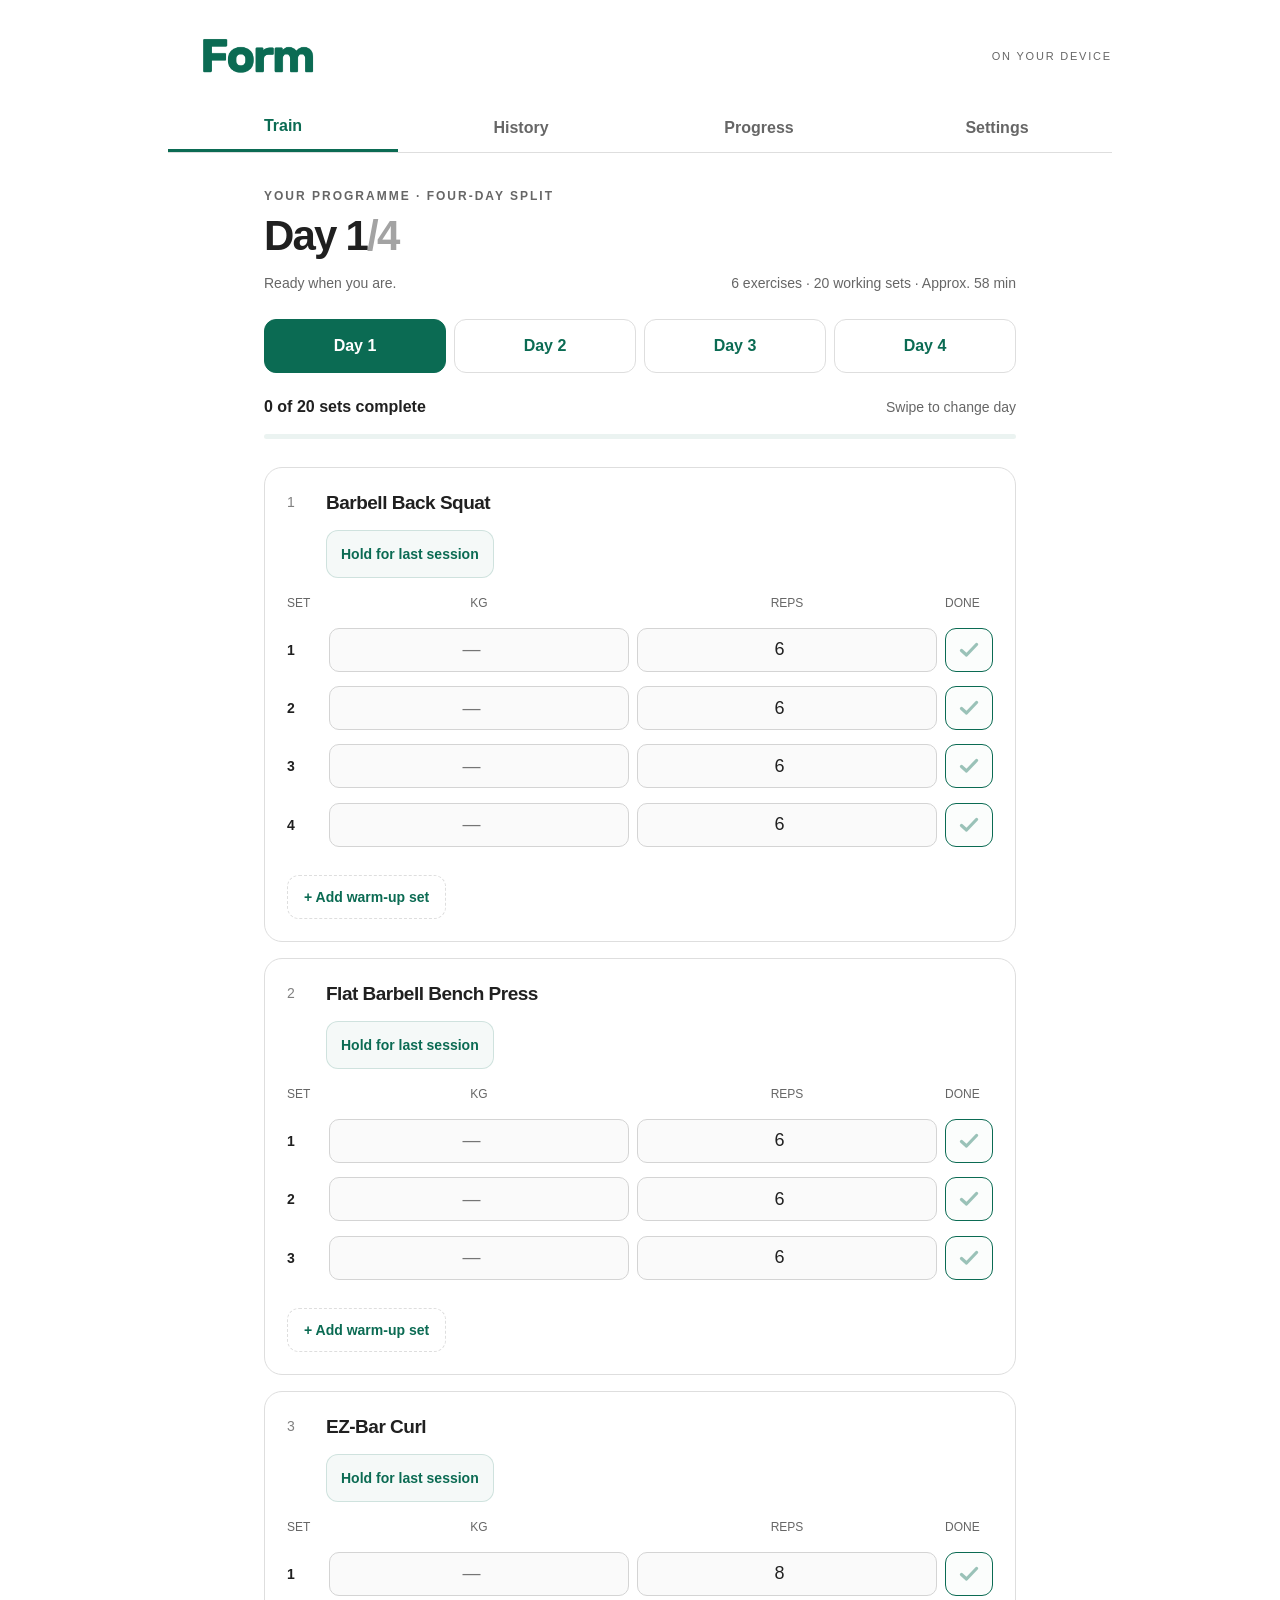
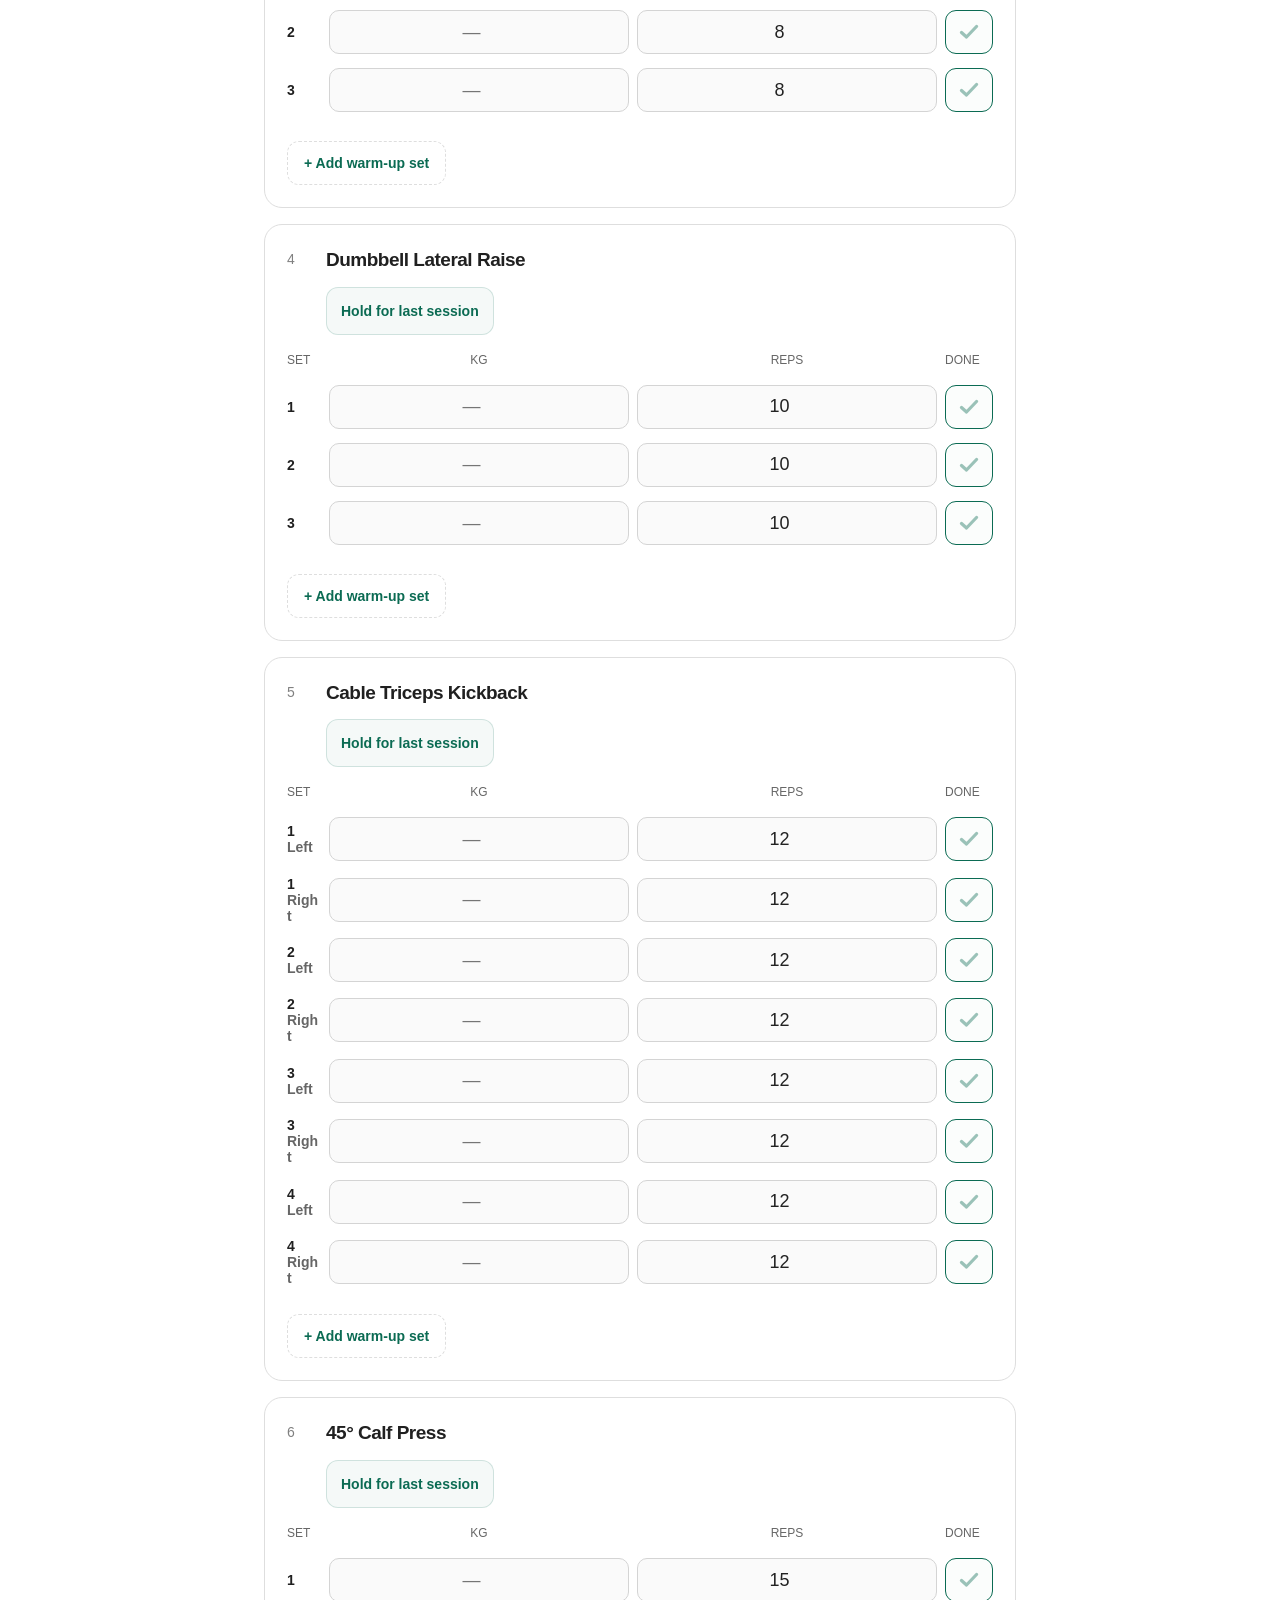
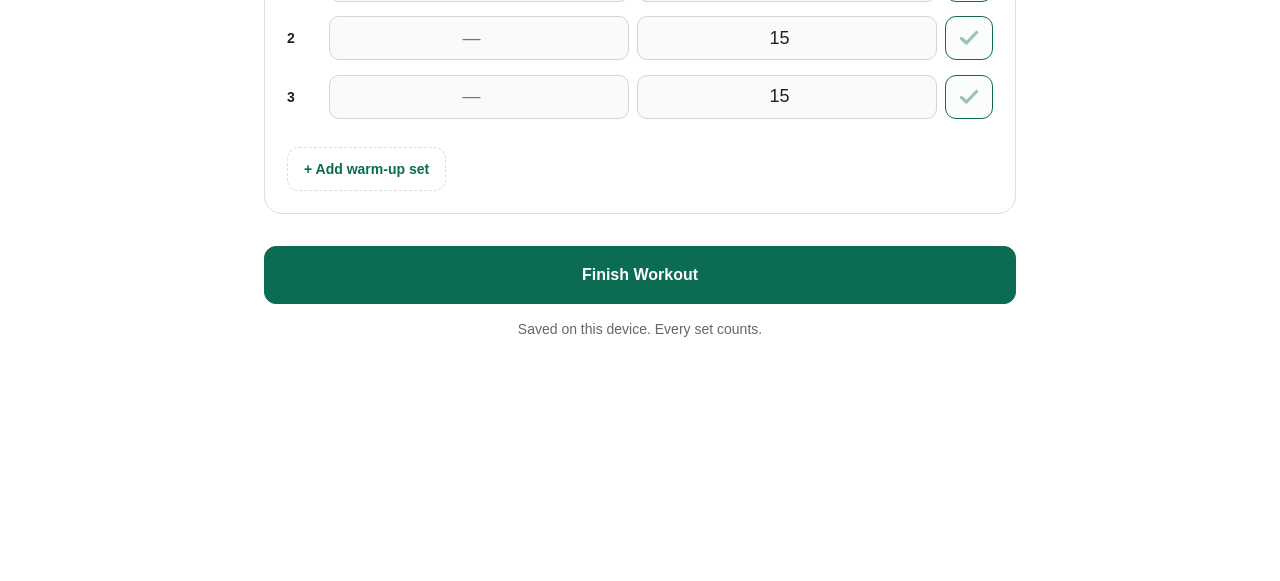
==== commit 8a54276c: "Add files via upload" ====
--- a/index.html
+++ b/index.html
@@ -1,2 +1,2 @@
 <!doctype html>
-<html lang="en"><head><meta charset="utf-8"><meta name="viewport" content="width=device-width,initial-scale=1,viewport-fit=cover"><meta name="theme-color" content="#123f32"><meta name="apple-mobile-web-app-title" content="Form"><meta name="application-name" content="Form"><meta name="apple-mobile-web-app-capable" content="yes"><meta name="apple-mobile-web-app-status-bar-style" content="default"><meta name="description" content="Your four-day strength programme. Private, offline workout tracking."><title>Form · Workout tracker</title><link rel="manifest" href="./manifest.webmanifest?v=7"><link rel="icon" type="image/svg+xml" href="./favicon.svg?v=7"><link rel="icon" type="image/png" sizes="32x32" href="./favicon-32.png?v=7"><link rel="apple-touch-icon" sizes="180x180" href="./apple-touch-icon.png?v=7"><link rel="stylesheet" href="./style.css"><link rel="stylesheet" href="./brand.css?v=7"></head><body><header><a class="brand" href="./" aria-label="Form home"><picture><source srcset="./form-wordmark.svg?v=7" type="image/svg+xml"><img class="brand-logo" src="./form-wordmark.png?v=7" alt="Form" width="150" height="54"></picture></a><span class="private">ON YOUR DEVICE</span></header><nav aria-label="Main"><button data-view="workout" class="selected">Train</button><button data-view="history">History</button><button data-view="progress">Progress</button><button data-view="settings">Settings</button></nav><main id="app"><p>Loading your programme…</p></main><aside id="timer" hidden aria-label="Rest timer"></aside><div id="notice" role="status"></div><dialog id="confirm"><h2>Finish this workout?</h2><p>Some sets are unfinished. Your completed work will be saved and your next workout will be ready.</p><div class="actions"><button id="keep">Keep training</button><button id="early" class="primary">Finish early</button></div></dialog><script type="module" src="./app.js"></script></body></html>
+<html lang="en"><head><meta charset="utf-8"><meta name="viewport" content="width=device-width,initial-scale=1,viewport-fit=cover"><meta name="theme-color" content="#0B6B53"><meta name="apple-mobile-web-app-title" content="Form"><meta name="application-name" content="Form"><meta name="apple-mobile-web-app-capable" content="yes"><meta name="apple-mobile-web-app-status-bar-style" content="default"><meta name="description" content="Your four-day strength programme. Private, offline workout tracking."><title>Form · Workout tracker</title><link rel="manifest" href="./manifest.webmanifest?v=8"><link rel="icon" type="image/png" sizes="32x32" href="./favicon-32.png?v=8"><link rel="apple-touch-icon" sizes="180x180" href="./apple-touch-icon.png?v=8"><link rel="stylesheet" href="./style.css"><link rel="stylesheet" href="./brand.css?v=8"></head><body><header><a class="brand" href="./" aria-label="Form home"><img class="brand-logo" src="./form-wordmark.png?v=8" alt="Form" width="1200" height="371"></a><span class="private">ON YOUR DEVICE</span></header><nav aria-label="Main"><button data-view="workout" class="selected">Train</button><button data-view="history">History</button><button data-view="progress">Progress</button><button data-view="settings">Settings</button></nav><main id="app"><p>Loading your programme…</p></main><aside id="timer" hidden aria-label="Rest timer"></aside><div id="notice" role="status"></div><dialog id="confirm"><h2>Finish this workout?</h2><p>Some sets are unfinished. Your completed work will be saved and your next workout will be ready.</p><div class="actions"><button id="keep">Keep training</button><button id="early" class="primary">Finish early</button></div></dialog><script type="module" src="./app.js"></script></body></html>
--- a/style.css
+++ b/style.css
@@ -1,16 +1,16 @@
-:root{font-family:-apple-system,BlinkMacSystemFont,"Segoe UI",sans-serif;color:#13201b;background:white;font-synthesis:none;--green:#123f32;--light:#edf4f0;--line:#dfe5e1}*{box-sizing:border-box}body{margin:0;padding-bottom:env(safe-area-inset-bottom)}button,input,select{font:inherit}button,a,input{touch-action:manipulation}button{cursor:pointer;border:1px solid var(--line);border-radius:12px;min-height:48px;padding:10px 16px;background:white;color:var(--green);font-weight:600}button:hover{background:var(--light)}button:focus-visible,input:focus-visible,select:focus-visible,a:focus-visible{outline:3px solid #7aa998;outline-offset:3px}button.primary,.primary{background:var(--green);color:white;border-color:var(--green)}header{max-width:1000px;margin:auto;padding:28px 28px 20px;display:flex;align-items:center;justify-content:space-between}.brand{font-size:2.0rem;font-weight:800;letter-spacing:-1.7px;text-decoration:none;color:var(--green)}.brand span{font-size:0.875rem;font-weight:500;letter-spacing:0;margin-left:12px;color:#56665d}.private{font-size:0.6875rem;letter-spacing:1.8px;color:#56665d}nav{display:flex;max-width:944px;margin:auto;border-bottom:1px solid var(--line);gap:18px}nav button{border:0;border-radius:0;background:none;color:#67756d;padding:12px 8px}nav .selected{border-bottom:3px solid var(--green);color:var(--green)}main{max-width:800px;margin:36px auto;padding:0 24px 190px}.eyebrow{font-size:0.75rem;letter-spacing:2px;text-transform:uppercase;color:#5e7267;font-weight:700}h1{font-size:2.625rem;letter-spacing:-1.8px;margin:9px 0 12px}h2{font-size:1.3125rem;letter-spacing:-.5px;margin:0 0 8px}p{line-height:1.6} .muted,small{color:#5c6c62;font-size:0.875rem}.day-tabs{display:grid;grid-template-columns:repeat(4,1fr);gap:8px;margin:25px 0}.day-tabs button{min-height:54px}.day-tabs .active{background:var(--green);color:white;border-color:var(--green)}.summary{display:flex;align-items:center;justify-content:space-between;gap:12px;margin-bottom:12px}.summary p{margin:0}.track{height:5px;border-radius:4px;background:var(--light);margin:18px 0 28px;overflow:hidden}.track span{display:block;height:100%;background:var(--green)}.exercise{border:1px solid var(--line);border-radius:18px;margin:16px 0;padding:22px}.exercise-head{display:flex;gap:15px;margin-bottom:18px}.number{font-size:0.875rem;color:#73897b;padding-top:4px;min-width:24px}.exercise h2{font-size:1.1875rem;line-height:1.35}.exercise-head p{margin:5px 0}.recommendation{background:var(--light);border-radius:8px;padding:10px 12px;font-size:0.875rem;margin:10px 0 16px;line-height:1.5}.set-grid{display:grid;grid-template-columns:40px minmax(60px,1fr) minmax(60px,1fr) 58px;gap:10px;align-items:center;margin:10px 0}.set-grid.labels{color:#5c6c62;font-size:0.75rem;margin-bottom:0}.set-grid input{width:100%;min-height:48px;border:1px solid #cbd7cf;border-radius:10px;text-align:center;background:#fafcfb;color:#16231c;font-size:1.125rem}.set-grid .done{background:var(--green);color:white;border-color:var(--green)}.previous{font-size:0.75rem;display:block;margin:5px 0 0;text-align:center;color:#607165}.set-name{font-size:0.875rem;font-weight:600}.set-block{padding:2px 0 8px;border-bottom:1px solid #eef1ee}.set-block:last-child{border:0}.warmup{font-size:0.875rem;margin-top:14px;border-style:dashed;min-height:44px}.finish{width:100%;min-height:58px;margin-top:16px}.actions{display:flex;gap:8px;flex-wrap:wrap}.card{border:1px solid var(--line);border-radius:16px;padding:22px;margin:16px 0}.card summary{cursor:pointer;font-weight:600;line-height:1.5;min-height:44px}.history-ex{padding:12px 0;border-top:1px solid var(--line)}.history-ex h3{font-size:1.0rem;margin:4px 0 8px}.history-ex p{font-size:0.875rem;margin:4px 0}.badge{display:inline-block;background:var(--light);color:var(--green);padding:5px 9px;border-radius:6px;font-size:0.75rem;margin-left:8px}.setting{display:flex;align-items:center;justify-content:space-between;gap:14px;padding:13px 0;border-bottom:1px solid var(--line);font-size:0.875rem}.setting input{width:82px;min-height:46px;border:1px solid var(--line);border-radius:9px;text-align:center}.setting span{flex:1}#timer{position:fixed;bottom:max(16px,env(safe-area-inset-bottom));left:50%;transform:translateX(-50%);width:min(752px,calc(100% - 24px));background:var(--green);color:white;padding:18px 20px;border-radius:19px;box-shadow:0 8px 40px #123f3233;z-index:5}#timer .timer-top{display:flex;justify-content:space-between;align-items:center;margin-bottom:10px}#timer strong{font-size:2.0rem;font-variant-numeric:tabular-nums}#timer button{background:#ffffff12;color:white;border-color:#ffffff35;min-height:44px;padding:7px 13px}#timer .actions{display:grid;grid-template-columns:repeat(4,1fr);gap:7px}#notice{position:fixed;top:12px;left:50%;transform:translateX(-50%);background:#172c22;color:white;border-radius:10px;padding:12px 18px;max-width:90%;z-index:10}#notice:empty{display:none}dialog{border:0;border-radius:20px;padding:28px;max-width:calc(100% - 32px);width:440px;box-shadow:0 12px 50px #0002}dialog::backdrop{background:#102b2166}.chart{display:flex;height:96px;align-items:flex-end;gap:8px;border-bottom:1px solid var(--line);margin:18px 0}.bar{background:#215a46;flex:1;max-width:48px;min-height:3px;border-radius:5px 5px 0 0}.empty{padding:35px 0;color:#5c6c62}.file{display:block;margin-top:12px}a{color:var(--green)}@media(max-width:600px){header{padding:20px}.brand span{display:none}.private{font-size:0.625rem}nav{padding:0 16px;gap:20px}main{margin:28px auto;padding:0 16px 190px}h1{font-size:2.25rem}.exercise{padding:17px 14px}.exercise-head{gap:8px}.set-grid{gap:8px;grid-template-columns:34px minmax(60px,1fr) minmax(60px,1fr) 52px}#timer{padding:14px}#timer button{font-size:0.875rem;padding:7px}.summary{align-items:flex-start}.summary p{font-size:0.875rem}}@media(prefers-reduced-motion:no-preference){button{transition:background .15s}}
+:root{font-family:-apple-system,BlinkMacSystemFont,"Segoe UI",sans-serif;color:#202020;background:white;font-synthesis:none;--brand-green:#0B6B53;--brand-green-rgb:11,107,83;--light:rgba(var(--brand-green-rgb),.08);--line:#dedede}*{box-sizing:border-box}body{margin:0;padding-bottom:env(safe-area-inset-bottom)}button,input,select{font:inherit}button,a,input{touch-action:manipulation}button{cursor:pointer;border:1px solid var(--line);border-radius:12px;min-height:48px;padding:10px 16px;background:white;color:var(--brand-green);font-weight:600}button:hover{background:var(--light)}button:focus-visible,input:focus-visible,select:focus-visible,a:focus-visible{outline:3px solid var(--brand-green);outline-offset:3px}button.primary,.primary{background:var(--brand-green);color:white;border-color:var(--brand-green)}header{max-width:1000px;margin:auto;padding:28px 28px 20px;display:flex;align-items:center;justify-content:space-between}.brand{font-size:2.0rem;font-weight:800;letter-spacing:-1.7px;text-decoration:none;color:var(--brand-green)}.brand span{font-size:0.875rem;font-weight:500;letter-spacing:0;margin-left:12px;color:#666666}.private{font-size:0.6875rem;letter-spacing:1.8px;color:#666666}nav{display:flex;max-width:944px;margin:auto;border-bottom:1px solid var(--line);gap:18px}nav button{border:0;border-radius:0;background:none;color:#666666;padding:12px 8px}nav .selected{border-bottom:3px solid var(--brand-green);color:var(--brand-green)}main{max-width:800px;margin:36px auto;padding:0 24px 190px}.eyebrow{font-size:0.75rem;letter-spacing:2px;text-transform:uppercase;color:#666666;font-weight:700}h1{font-size:2.625rem;letter-spacing:-1.8px;margin:9px 0 12px}h2{font-size:1.3125rem;letter-spacing:-.5px;margin:0 0 8px}p{line-height:1.6} .muted,small{color:#666666;font-size:0.875rem}.day-tabs{display:grid;grid-template-columns:repeat(4,1fr);gap:8px;margin:25px 0}.day-tabs button{min-height:54px}.day-tabs .active{background:var(--brand-green);color:white;border-color:var(--brand-green)}.summary{display:flex;align-items:center;justify-content:space-between;gap:12px;margin-bottom:12px}.summary p{margin:0}.track{height:5px;border-radius:4px;background:var(--light);margin:18px 0 28px;overflow:hidden}.track span{display:block;height:100%;background:var(--brand-green)}.exercise{border:1px solid var(--line);border-radius:18px;margin:16px 0;padding:22px}.exercise-head{display:flex;gap:15px;margin-bottom:18px}.number{font-size:0.875rem;color:#808080;padding-top:4px;min-width:24px}.exercise h2{font-size:1.1875rem;line-height:1.35}.exercise-head p{margin:5px 0}.recommendation{background:var(--light);border-radius:8px;padding:10px 12px;font-size:0.875rem;margin:10px 0 16px;line-height:1.5}.set-grid{display:grid;grid-template-columns:40px minmax(60px,1fr) minmax(60px,1fr) 58px;gap:10px;align-items:center;margin:10px 0}.set-grid.labels{color:#666666;font-size:0.75rem;margin-bottom:0}.set-grid input{width:100%;min-height:48px;border:1px solid #d4d4d4;border-radius:10px;text-align:center;background:#fafafa;color:#222222;font-size:1.125rem}.set-grid .done{background:var(--brand-green);color:white;border-color:var(--brand-green)}.previous{font-size:0.75rem;display:block;margin:5px 0 0;text-align:center;color:#666666}.set-name{font-size:0.875rem;font-weight:600}.set-block{padding:2px 0 8px;border-bottom:1px solid #eeeeee}.set-block:last-child{border:0}.warmup{font-size:0.875rem;margin-top:14px;border-style:dashed;min-height:44px}.finish{width:100%;min-height:58px;margin-top:16px}.actions{display:flex;gap:8px;flex-wrap:wrap}.card{border:1px solid var(--line);border-radius:16px;padding:22px;margin:16px 0}.card summary{cursor:pointer;font-weight:600;line-height:1.5;min-height:44px}.history-ex{padding:12px 0;border-top:1px solid var(--line)}.history-ex h3{font-size:1.0rem;margin:4px 0 8px}.history-ex p{font-size:0.875rem;margin:4px 0}.badge{display:inline-block;background:var(--light);color:var(--brand-green);padding:5px 9px;border-radius:6px;font-size:0.75rem;margin-left:8px}.setting{display:flex;align-items:center;justify-content:space-between;gap:14px;padding:13px 0;border-bottom:1px solid var(--line);font-size:0.875rem}.setting input{width:82px;min-height:46px;border:1px solid var(--line);border-radius:9px;text-align:center}.setting span{flex:1}#timer{position:fixed;bottom:max(16px,env(safe-area-inset-bottom));left:50%;transform:translateX(-50%);width:min(752px,calc(100% - 24px));background:var(--brand-green);color:white;padding:18px 20px;border-radius:19px;box-shadow:0 8px 40px rgba(var(--brand-green-rgb),.20);z-index:5}#timer .timer-top{display:flex;justify-content:space-between;align-items:center;margin-bottom:10px}#timer strong{font-size:2.0rem;font-variant-numeric:tabular-nums}#timer button{background:#ffffff12;color:white;border-color:#ffffff35;min-height:44px;padding:7px 13px}#timer .actions{display:grid;grid-template-columns:repeat(4,1fr);gap:7px}#notice{position:fixed;top:12px;left:50%;transform:translateX(-50%);background:var(--brand-green);color:white;border-radius:10px;padding:12px 18px;max-width:90%;z-index:10}#notice:empty{display:none}dialog{border:0;border-radius:20px;padding:28px;max-width:calc(100% - 32px);width:440px;box-shadow:0 12px 50px #0002}dialog::backdrop{background:rgba(var(--brand-green-rgb),.40)}.chart{display:flex;height:96px;align-items:flex-end;gap:8px;border-bottom:1px solid var(--line);margin:18px 0}.bar{background:var(--brand-green);flex:1;max-width:48px;min-height:3px;border-radius:5px 5px 0 0}.empty{padding:35px 0;color:#666666}.file{display:block;margin-top:12px}a{color:var(--brand-green)}@media (max-width:600px){header{padding:20px}.brand span{display:none}.private{font-size:0.625rem}nav{padding:0 16px;gap:20px}main{margin:28px auto;padding:0 16px 190px}h1{font-size:2.25rem}.exercise{padding:17px 14px}.exercise-head{gap:8px}.set-grid{gap:8px;grid-template-columns:34px minmax(60px,1fr) minmax(60px,1fr) 52px}#timer{padding:14px}#timer button{font-size:0.875rem;padding:7px}.summary{align-items:flex-start}.summary p{font-size:0.875rem}}@media (prefers-reduced-motion:no-preference){button{transition:background .15s}}
 
-nav{display:grid;grid-template-columns:repeat(4,minmax(0,1fr));gap:8px}nav button{min-width:0;overflow-wrap:anywhere}.summary{flex-wrap:wrap}.set-grid label,.exercise-head>div{min-width:0}.set-grid input{min-width:0}.previous,.set-name small{overflow-wrap:anywhere}.set-name small{display:inline-block;max-width:100%}.timer-top>span{min-width:0;overflow-wrap:anywhere}#timer button{min-width:0;overflow-wrap:anywhere}.brand{white-space:nowrap}.private{text-align:right}@media(max-width:350px){header{gap:12px}#timer .actions{grid-template-columns:repeat(2,minmax(0,1fr))}.set-grid{grid-template-columns:30px minmax(0,1fr) minmax(0,1fr) 48px;gap:6px}}
+nav{display:grid;grid-template-columns:repeat(4,minmax(0,1fr));gap:8px}nav button{min-width:0;overflow-wrap:anywhere}.summary{flex-wrap:wrap}.set-grid label,.exercise-head>div{min-width:0}.set-grid input{min-width:0}.previous,.set-name small{overflow-wrap:anywhere}.set-name small{display:inline-block;max-width:100%}.timer-top>span{min-width:0;overflow-wrap:anywhere}#timer button{min-width:0;overflow-wrap:anywhere}.brand{white-space:nowrap}.private{text-align:right}@media (max-width:350px){header{gap:12px}#timer .actions{grid-template-columns:repeat(2,minmax(0,1fr))}.set-grid{grid-template-columns:30px minmax(0,1fr) minmax(0,1fr) 48px;gap:6px}}
 
 .day-tabs{grid-template-columns:repeat(4,minmax(0,1fr))}.day-tabs button{min-width:0;padding:10px 4px;overflow-wrap:anywhere}.set-grid button{min-width:0;padding:10px 4px}.set-grid.labels span{overflow-wrap:anywhere}
 
-.last-session-control{font-size:.875rem;min-height:48px;margin:4px 0 6px;padding:10px 14px;background:#f4f8f5;color:var(--green);border-color:#d7e4db;-webkit-touch-callout:none;-webkit-user-select:none;user-select:none;touch-action:none}.last-session-control[aria-expanded=true]{background:var(--green);color:white}.last-session[hidden]{display:none}.last-session{border:1px solid #b9cfc1;background:#f6faf7;border-radius:12px;padding:16px;margin:0 0 18px;overflow-wrap:anywhere}.last-session-title{display:flex;align-items:center;justify-content:space-between;gap:8px;flex-wrap:wrap}.last-session h3{font-size:1rem;margin:0}.last-session-title .badge{margin:0}.last-session>p.muted{margin:8px 0 12px}.last-session-set{padding:10px 0;border-top:1px solid #dbe6df;font-size:.875rem}.last-session-set p{margin:5px 0;line-height:1.6}.arm-label{font-weight:600}.set-status{display:inline-block;font-size:.75rem;border:1px solid #c5d8cb;border-radius:5px;padding:1px 6px;margin-left:4px}.last-session-advice{border-top:1px solid #c5d8cb;padding-top:12px;margin:8px 0 0;font-size:.875rem;font-weight:600}
+.last-session-control{font-size:.875rem;min-height:48px;margin:4px 0 6px;padding:10px 14px;background:rgba(var(--brand-green-rgb),.04);color:var(--brand-green);border-color:rgba(var(--brand-green-rgb),.16);-webkit-touch-callout:none;-webkit-user-select:none;user-select:none;touch-action:none}.last-session-control[aria-expanded=true]{background:var(--brand-green);color:white}.last-session[hidden]{display:none}.last-session{border:1px solid rgba(var(--brand-green-rgb),.30);background:rgba(var(--brand-green-rgb),.04);border-radius:12px;padding:16px;margin:0 0 18px;overflow-wrap:anywhere}.last-session-title{display:flex;align-items:center;justify-content:space-between;gap:8px;flex-wrap:wrap}.last-session h3{font-size:1rem;margin:0}.last-session-title .badge{margin:0}.last-session>p.muted{margin:8px 0 12px}.last-session-set{padding:10px 0;border-top:1px solid rgba(var(--brand-green-rgb),.14);font-size:.875rem}.last-session-set p{margin:5px 0;line-height:1.6}.arm-label{font-weight:600}.set-status{display:inline-block;font-size:.75rem;border:1px solid rgba(var(--brand-green-rgb),.24);border-radius:5px;padding:1px 6px;margin-left:4px}.last-session-advice{border-top:1px solid rgba(var(--brand-green-rgb),.24);padding-top:12px;margin:8px 0 0;font-size:.875rem;font-weight:600}
 
-.set-check{width:100%;min-width:44px!important;min-height:48px;border:1.5px solid var(--green);border-radius:12px;background:#fbfdfb;display:flex;align-items:center;justify-content:center;padding:10px 4px;color:var(--green)}.set-check svg{width:25px;height:25px;opacity:.4}.set-check.done{background:var(--green);color:white}.set-check.done svg{opacity:1}.set-grid.set-completed{background:#eef7f0;border-radius:12px;padding:7px 4px;margin-left:-4px;margin-right:-4px}.set-completed input{background:white}.programme-set-completed{border-bottom-color:#c7dccd}.history-set-completed{background:#eef7f0;border-radius:7px;padding:4px 7px}.history-arm{display:block;margin:5px 0}.set-status{display:inline-flex;align-items:center;gap:5px;vertical-align:middle}.status-check{display:inline-flex;border:1px solid var(--green);border-radius:4px;width:19px;height:19px;align-items:center;justify-content:center;color:var(--green);flex-shrink:0}.status-check svg{width:15px;height:15px;opacity:.35}.set-status.completed .status-check{background:var(--green);color:white}.set-status.completed svg{opacity:1}@media(prefers-reduced-motion:no-preference){.set-check.just-completed{animation:set-confirm .2s ease-out}.set-check.just-completed svg{animation:tick-confirm .2s ease-out}@keyframes set-confirm{0%{transform:scale(.94)}60%{transform:scale(1.05)}100%{transform:scale(1)}}@keyframes tick-confirm{0%{opacity:.1;transform:scale(.6)}100%{opacity:1;transform:scale(1)}}}
+.set-check{width:100%;min-width:44px!important;min-height:48px;border:1.5px solid var(--brand-green);border-radius:12px;background:rgba(var(--brand-green-rgb),.015);display:flex;align-items:center;justify-content:center;padding:10px 4px;color:var(--brand-green)}.set-check svg{width:25px;height:25px;opacity:.4}.set-check.done{background:var(--brand-green);color:white}.set-check.done svg{opacity:1}.set-grid.set-completed{background:rgba(var(--brand-green-rgb),.07);border-radius:12px;padding:7px 4px;margin-left:-4px;margin-right:-4px}.set-completed input{background:white}.programme-set-completed{border-bottom-color:rgba(var(--brand-green-rgb),.20)}.history-set-completed{background:rgba(var(--brand-green-rgb),.07);border-radius:7px;padding:4px 7px}.history-arm{display:block;margin:5px 0}.set-status{display:inline-flex;align-items:center;gap:5px;vertical-align:middle}.status-check{display:inline-flex;border:1px solid var(--brand-green);border-radius:4px;width:19px;height:19px;align-items:center;justify-content:center;color:var(--brand-green);flex-shrink:0}.status-check svg{width:15px;height:15px;opacity:.35}.set-status.completed .status-check{background:var(--brand-green);color:white}.set-status.completed svg{opacity:1}@media (prefers-reduced-motion:no-preference){.set-check.just-completed{animation:set-confirm .2s ease-out}.set-check.just-completed svg{animation:tick-confirm .2s ease-out}@keyframes set-confirm{0%{transform:scale(.94)}60%{transform:scale(1.05)}100%{transform:scale(1)}}@keyframes tick-confirm{0%{opacity:.1;transform:scale(.6)}100%{opacity:1;transform:scale(1)}}}
 
 .last-session-control,.set-check{-webkit-tap-highlight-color:transparent}
 
-.brand{display:flex;align-items:center;gap:0}.brand-logo{width:165px;height:45px;display:block;flex-shrink:0}@media(max-width:350px){.brand-logo{width:140px;height:auto}}
+.brand{display:flex;align-items:center;gap:0}.brand-logo{width:165px;height:45px;display:block;flex-shrink:0}@media (max-width:350px){.brand-logo{width:140px;height:auto}}
 
 /* Compact exercise cards: inputs and completion buttons share grid row 1. */
 .exercise{padding:14px;margin:12px 0}
@@ -32,13 +32,30 @@
 .set-grid.set-completed{padding:0;margin-left:0;margin-right:0}
 .set-check{height:44px;min-height:44px;border-radius:11px;flex-direction:column;gap:0;padding:3px!important}
 .set-check>svg{width:24px;height:24px}
-.set-check.done{background:var(--green);color:#d5f4df}
+.set-check.done{background:var(--brand-green);color:white}
 .pb-badge{display:inline-flex;align-items:center;gap:2px;color:#936600;font-size:10px;font-weight:700;line-height:12px;white-space:nowrap;vertical-align:middle}
 .pb-badge svg{width:12px;height:12px;opacity:1}
 .set-check .pb-badge{color:#ffdc75}
 .set-check:has(.pb-badge)>svg{width:20px;height:20px}
-.status-check{color:var(--green)}.set-status.completed .status-check{color:#d5f4df}
-@media(max-width:600px){.exercise{padding:14px}.exercise-head{gap:8px}.set-grid{column-gap:6px}}
-@media(max-width:350px){.set-grid{grid-template-columns:28px minmax(0,1fr) minmax(0,1fr) 44px}}
-@media(prefers-reduced-motion:no-preference){@keyframes set-confirm{from{transform:scale(.96)}to{transform:scale(1)}}}
-@media(prefers-reduced-motion:reduce){.set-check,.set-check svg{animation:none!important;transition:none!important}}
+.status-check{color:var(--brand-green)}.set-status.completed .status-check{color:white}
+@media (max-width:600px){.exercise{padding:14px}.exercise-head{gap:8px}.set-grid{column-gap:6px}}
+@media (max-width:350px){.set-grid{grid-template-columns:28px minmax(0,1fr) minmax(0,1fr) 44px}}
+@media (prefers-reduced-motion:no-preference){@keyframes set-confirm{from{transform:scale(.96)}to{transform:scale(1)}}}
+@media (prefers-reduced-motion:reduce){.set-check,.set-check svg{animation:none!important;transition:none!important}}
+
+
+/* Comfortable card headers; only repeated set rows are compacted. */
+.exercise{padding:22px;margin:16px 0}
+.exercise-head{gap:15px;margin-bottom:18px}
+.exercise-head>div{display:flex;flex-direction:column;align-items:flex-start;gap:14px}
+.exercise h2{margin:0}
+.last-session-control{min-height:48px;margin:0;padding:10px 14px}
+.recommendation{padding:10px 12px;margin:10px 0 16px}
+.exercise{--set-row-gap:14.4px}
+.set-block{display:grid;gap:var(--set-row-gap);padding:0;margin:0 0 var(--set-row-gap);border:0}
+.set-grid:not(.labels){margin:0;row-gap:0;align-items:center}
+.warmup{margin-top:14px;padding:10px 16px}
+@media (max-width:600px){.exercise{padding:17px 14px}.exercise-head{gap:8px}}
+
+/* Equal spacing around column headings; repeated-row spacing is unchanged. */
+.exercise .set-grid.labels{margin:18px 0;padding:0}
--- a/brand.css
+++ b/brand.css
@@ -1 +1 @@
-.brand picture{display:block;line-height:0}.brand .brand-logo{width:150px;height:54px;object-fit:contain;display:block}
+.brand{display:block;width:180px;max-width:55%;min-width:0}.brand .brand-logo{display:block;width:auto;height:auto;max-width:100%;object-fit:contain}
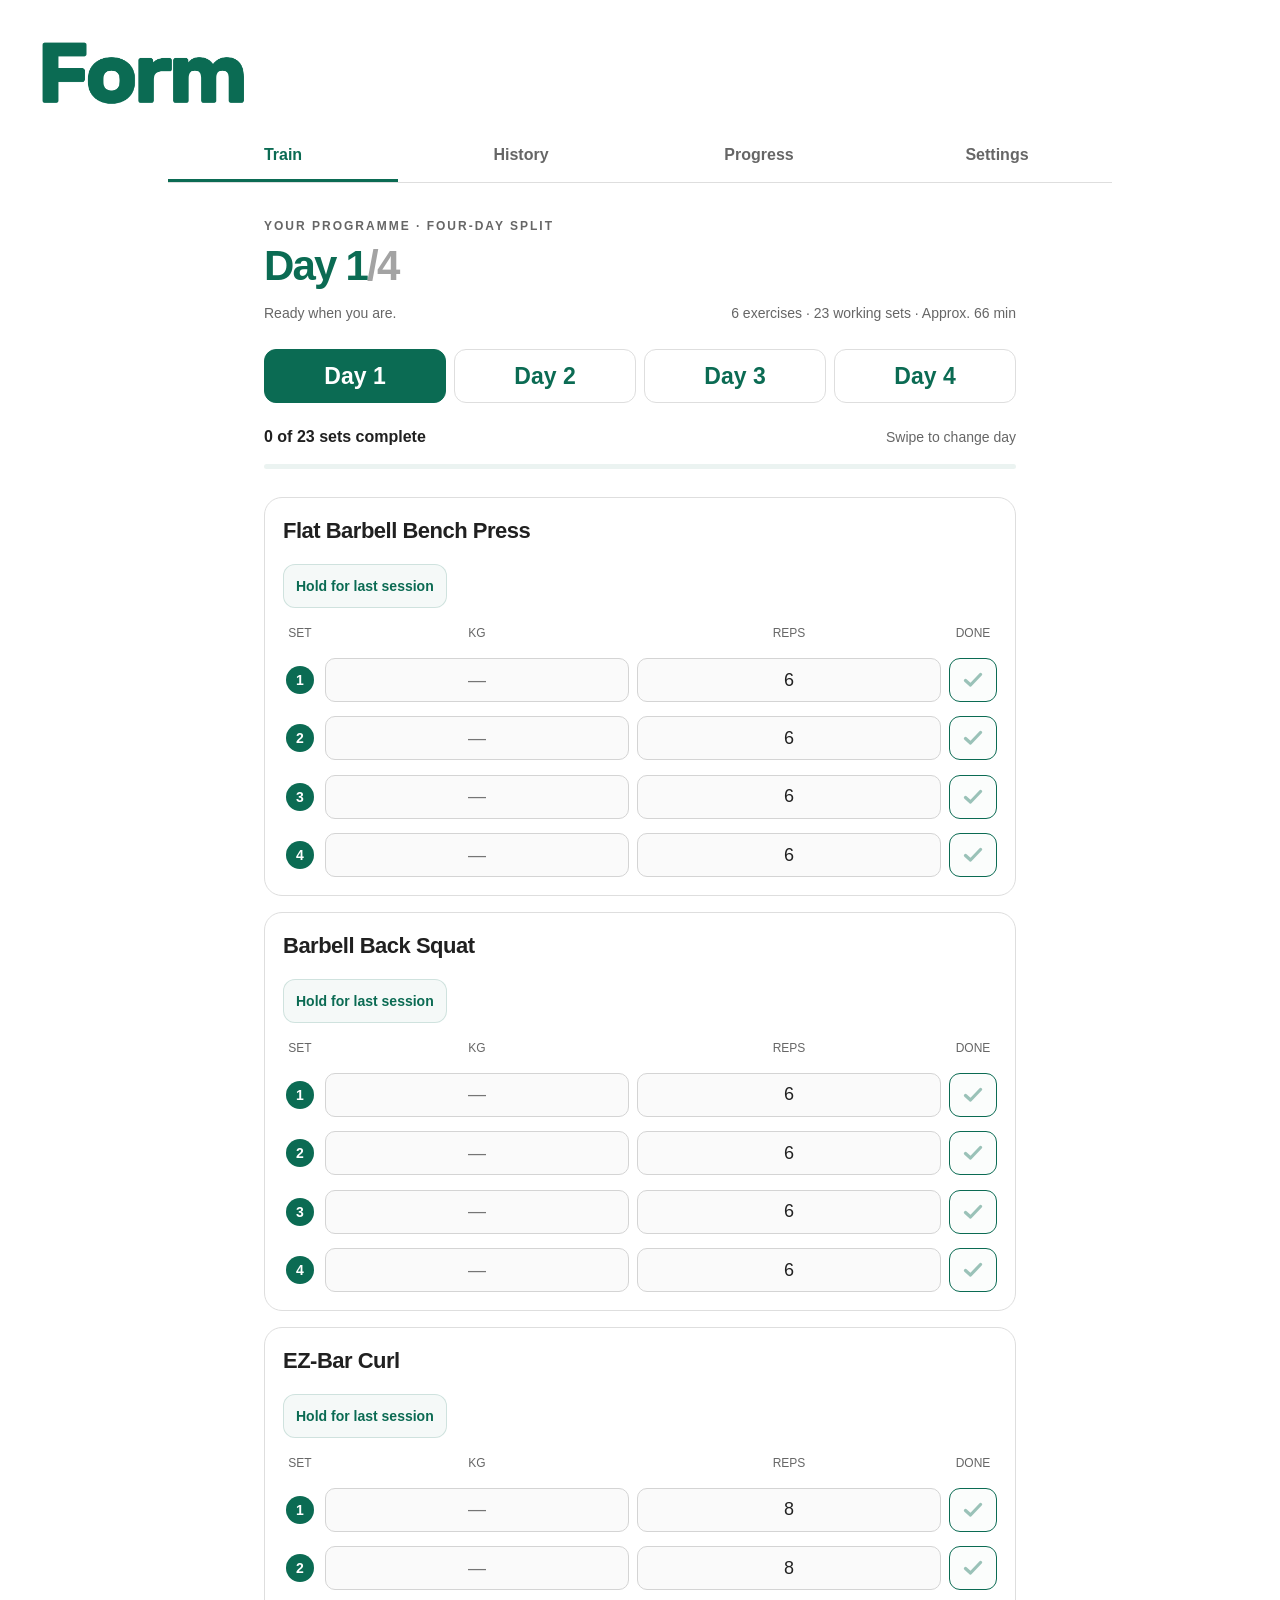
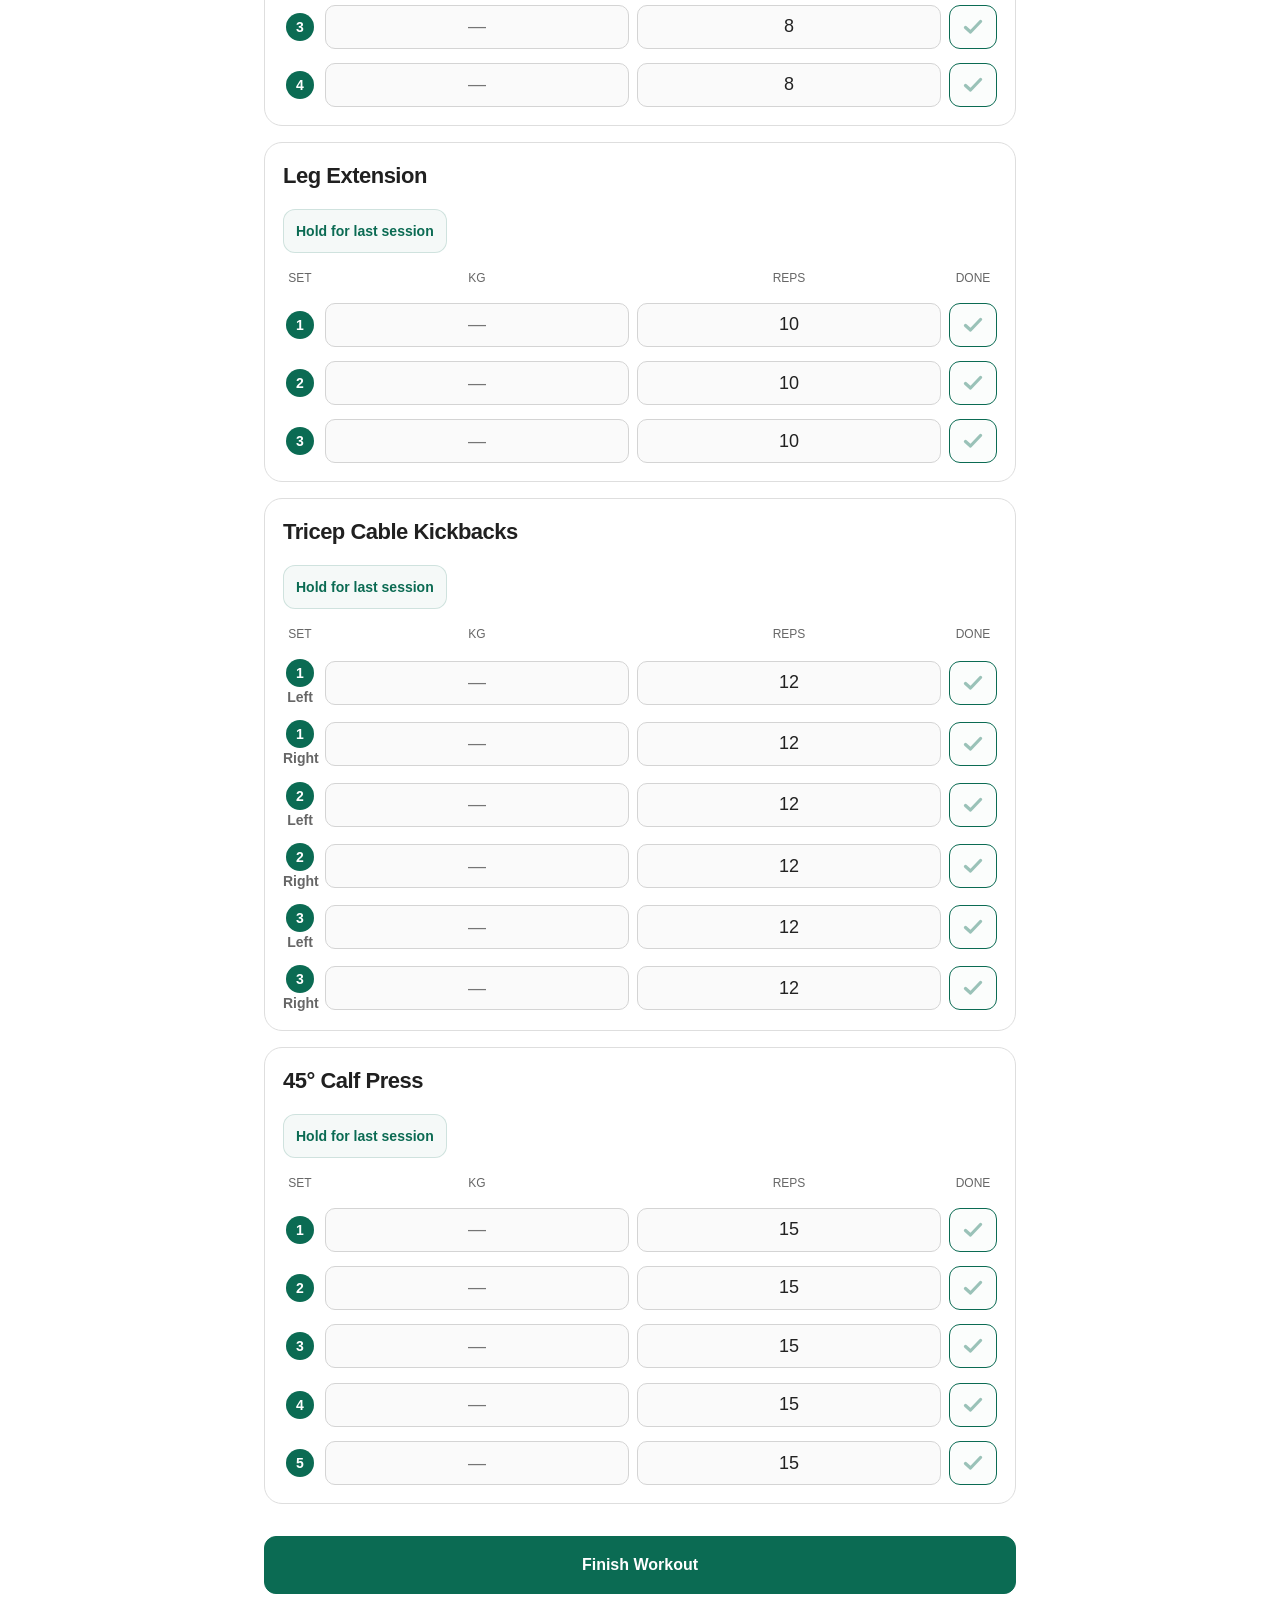
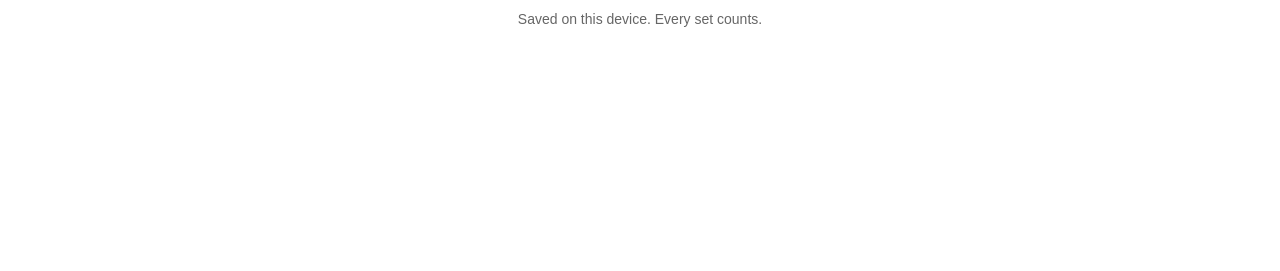
==== commit d3d1382c: "Add files via upload" ====
--- a/index.html
+++ b/index.html
@@ -1,2 +1,2 @@
 <!doctype html>
-<html lang="en"><head><meta charset="utf-8"><meta name="viewport" content="width=device-width,initial-scale=1,viewport-fit=cover"><meta name="theme-color" content="#0B6B53"><meta name="apple-mobile-web-app-title" content="Form"><meta name="application-name" content="Form"><meta name="apple-mobile-web-app-capable" content="yes"><meta name="apple-mobile-web-app-status-bar-style" content="default"><meta name="description" content="Your four-day strength programme. Private, offline workout tracking."><title>Form · Workout tracker</title><link rel="manifest" href="./manifest.webmanifest?v=8"><link rel="icon" type="image/png" sizes="32x32" href="./favicon-32.png?v=8"><link rel="apple-touch-icon" sizes="180x180" href="./apple-touch-icon.png?v=8"><link rel="stylesheet" href="./style.css"><link rel="stylesheet" href="./brand.css?v=8"></head><body><header><a class="brand" href="./" aria-label="Form home"><img class="brand-logo" src="./form-wordmark.png?v=8" alt="Form" width="1200" height="371"></a><span class="private">ON YOUR DEVICE</span></header><nav aria-label="Main"><button data-view="workout" class="selected">Train</button><button data-view="history">History</button><button data-view="progress">Progress</button><button data-view="settings">Settings</button></nav><main id="app"><p>Loading your programme…</p></main><aside id="timer" hidden aria-label="Rest timer"></aside><div id="notice" role="status"></div><dialog id="confirm"><h2>Finish this workout?</h2><p>Some sets are unfinished. Your completed work will be saved and your next workout will be ready.</p><div class="actions"><button id="keep">Keep training</button><button id="early" class="primary">Finish early</button></div></dialog><script type="module" src="./app.js"></script></body></html>
+<html lang="en"><head><meta charset="utf-8"><meta name="viewport" content="width=device-width,initial-scale=1,viewport-fit=cover"><meta name="theme-color" content="#0B6B53"><meta name="apple-mobile-web-app-title" content="Form"><meta name="application-name" content="Form"><meta name="apple-mobile-web-app-capable" content="yes"><meta name="apple-mobile-web-app-status-bar-style" content="default"><meta name="description" content="Your four-day strength programme. Private, offline workout tracking."><title>Form · Workout tracker</title><link rel="manifest" href="./manifest.webmanifest?v=17"><link rel="icon" type="image/png" sizes="32x32" href="./favicon-32.png?v=17"><link rel="apple-touch-icon" sizes="180x180" href="./apple-touch-icon.png?v=17"><link rel="stylesheet" href="./style.css"><link rel="stylesheet" href="./brand.css?v=17"></head><body><header><a class="brand" href="./" aria-label="Form home"><img class="brand-logo" src="./form-wordmark.png?v=17" alt="Form" width="1200" height="371"></a></header><nav aria-label="Main"><button data-view="workout" class="selected"><span class="nav-label">Train</span></button><button data-view="history"><span class="nav-label">History</span></button><button data-view="progress"><span class="nav-label">Progress</span></button><button data-view="settings"><span class="nav-label">Settings</span></button></nav><main id="app"><p>Loading your programme…</p></main><aside id="timer" hidden aria-label="Rest timer"></aside><div id="notice" role="status"></div><dialog id="confirm"><h2>Finish this workout?</h2><p>Some sets are unfinished. Your completed work will be saved and your next workout will be ready.</p><div class="actions"><button id="keep">Keep training</button><button id="early" class="primary">Finish early</button></div></dialog><script type="module" src="./app.js"></script><section id="portrait-message" role="status" aria-live="polite" hidden><h2>Please turn your phone upright</h2><p>Form is designed for portrait use. Your workout and rest timer are preserved.</p></section></body></html>
--- a/style.css
+++ b/style.css
@@ -1,4 +1,4 @@
-:root{font-family:-apple-system,BlinkMacSystemFont,"Segoe UI",sans-serif;color:#202020;background:white;font-synthesis:none;--brand-green:#0B6B53;--brand-green-rgb:11,107,83;--light:rgba(var(--brand-green-rgb),.08);--line:#dedede}*{box-sizing:border-box}body{margin:0;padding-bottom:env(safe-area-inset-bottom)}button,input,select{font:inherit}button,a,input{touch-action:manipulation}button{cursor:pointer;border:1px solid var(--line);border-radius:12px;min-height:48px;padding:10px 16px;background:white;color:var(--brand-green);font-weight:600}button:hover{background:var(--light)}button:focus-visible,input:focus-visible,select:focus-visible,a:focus-visible{outline:3px solid var(--brand-green);outline-offset:3px}button.primary,.primary{background:var(--brand-green);color:white;border-color:var(--brand-green)}header{max-width:1000px;margin:auto;padding:28px 28px 20px;display:flex;align-items:center;justify-content:space-between}.brand{font-size:2.0rem;font-weight:800;letter-spacing:-1.7px;text-decoration:none;color:var(--brand-green)}.brand span{font-size:0.875rem;font-weight:500;letter-spacing:0;margin-left:12px;color:#666666}.private{font-size:0.6875rem;letter-spacing:1.8px;color:#666666}nav{display:flex;max-width:944px;margin:auto;border-bottom:1px solid var(--line);gap:18px}nav button{border:0;border-radius:0;background:none;color:#666666;padding:12px 8px}nav .selected{border-bottom:3px solid var(--brand-green);color:var(--brand-green)}main{max-width:800px;margin:36px auto;padding:0 24px 190px}.eyebrow{font-size:0.75rem;letter-spacing:2px;text-transform:uppercase;color:#666666;font-weight:700}h1{font-size:2.625rem;letter-spacing:-1.8px;margin:9px 0 12px}h2{font-size:1.3125rem;letter-spacing:-.5px;margin:0 0 8px}p{line-height:1.6} .muted,small{color:#666666;font-size:0.875rem}.day-tabs{display:grid;grid-template-columns:repeat(4,1fr);gap:8px;margin:25px 0}.day-tabs button{min-height:54px}.day-tabs .active{background:var(--brand-green);color:white;border-color:var(--brand-green)}.summary{display:flex;align-items:center;justify-content:space-between;gap:12px;margin-bottom:12px}.summary p{margin:0}.track{height:5px;border-radius:4px;background:var(--light);margin:18px 0 28px;overflow:hidden}.track span{display:block;height:100%;background:var(--brand-green)}.exercise{border:1px solid var(--line);border-radius:18px;margin:16px 0;padding:22px}.exercise-head{display:flex;gap:15px;margin-bottom:18px}.number{font-size:0.875rem;color:#808080;padding-top:4px;min-width:24px}.exercise h2{font-size:1.1875rem;line-height:1.35}.exercise-head p{margin:5px 0}.recommendation{background:var(--light);border-radius:8px;padding:10px 12px;font-size:0.875rem;margin:10px 0 16px;line-height:1.5}.set-grid{display:grid;grid-template-columns:40px minmax(60px,1fr) minmax(60px,1fr) 58px;gap:10px;align-items:center;margin:10px 0}.set-grid.labels{color:#666666;font-size:0.75rem;margin-bottom:0}.set-grid input{width:100%;min-height:48px;border:1px solid #d4d4d4;border-radius:10px;text-align:center;background:#fafafa;color:#222222;font-size:1.125rem}.set-grid .done{background:var(--brand-green);color:white;border-color:var(--brand-green)}.previous{font-size:0.75rem;display:block;margin:5px 0 0;text-align:center;color:#666666}.set-name{font-size:0.875rem;font-weight:600}.set-block{padding:2px 0 8px;border-bottom:1px solid #eeeeee}.set-block:last-child{border:0}.warmup{font-size:0.875rem;margin-top:14px;border-style:dashed;min-height:44px}.finish{width:100%;min-height:58px;margin-top:16px}.actions{display:flex;gap:8px;flex-wrap:wrap}.card{border:1px solid var(--line);border-radius:16px;padding:22px;margin:16px 0}.card summary{cursor:pointer;font-weight:600;line-height:1.5;min-height:44px}.history-ex{padding:12px 0;border-top:1px solid var(--line)}.history-ex h3{font-size:1.0rem;margin:4px 0 8px}.history-ex p{font-size:0.875rem;margin:4px 0}.badge{display:inline-block;background:var(--light);color:var(--brand-green);padding:5px 9px;border-radius:6px;font-size:0.75rem;margin-left:8px}.setting{display:flex;align-items:center;justify-content:space-between;gap:14px;padding:13px 0;border-bottom:1px solid var(--line);font-size:0.875rem}.setting input{width:82px;min-height:46px;border:1px solid var(--line);border-radius:9px;text-align:center}.setting span{flex:1}#timer{position:fixed;bottom:max(16px,env(safe-area-inset-bottom));left:50%;transform:translateX(-50%);width:min(752px,calc(100% - 24px));background:var(--brand-green);color:white;padding:18px 20px;border-radius:19px;box-shadow:0 8px 40px rgba(var(--brand-green-rgb),.20);z-index:5}#timer .timer-top{display:flex;justify-content:space-between;align-items:center;margin-bottom:10px}#timer strong{font-size:2.0rem;font-variant-numeric:tabular-nums}#timer button{background:#ffffff12;color:white;border-color:#ffffff35;min-height:44px;padding:7px 13px}#timer .actions{display:grid;grid-template-columns:repeat(4,1fr);gap:7px}#notice{position:fixed;top:12px;left:50%;transform:translateX(-50%);background:var(--brand-green);color:white;border-radius:10px;padding:12px 18px;max-width:90%;z-index:10}#notice:empty{display:none}dialog{border:0;border-radius:20px;padding:28px;max-width:calc(100% - 32px);width:440px;box-shadow:0 12px 50px #0002}dialog::backdrop{background:rgba(var(--brand-green-rgb),.40)}.chart{display:flex;height:96px;align-items:flex-end;gap:8px;border-bottom:1px solid var(--line);margin:18px 0}.bar{background:var(--brand-green);flex:1;max-width:48px;min-height:3px;border-radius:5px 5px 0 0}.empty{padding:35px 0;color:#666666}.file{display:block;margin-top:12px}a{color:var(--brand-green)}@media (max-width:600px){header{padding:20px}.brand span{display:none}.private{font-size:0.625rem}nav{padding:0 16px;gap:20px}main{margin:28px auto;padding:0 16px 190px}h1{font-size:2.25rem}.exercise{padding:17px 14px}.exercise-head{gap:8px}.set-grid{gap:8px;grid-template-columns:34px minmax(60px,1fr) minmax(60px,1fr) 52px}#timer{padding:14px}#timer button{font-size:0.875rem;padding:7px}.summary{align-items:flex-start}.summary p{font-size:0.875rem}}@media (prefers-reduced-motion:no-preference){button{transition:background .15s}}
+:root{font-family:-apple-system,BlinkMacSystemFont,"Segoe UI",sans-serif;color:#202020;background:white;font-synthesis:none;--brand-green:#0B6B53;--brand-green-rgb:11,107,83;--light:rgba(var(--brand-green-rgb),.08);--line:#dedede}*{box-sizing:border-box}body{margin:0;padding-bottom:env(safe-area-inset-bottom)}button,input,select{font:inherit}button,a,input{touch-action:manipulation}button{cursor:pointer;border:1px solid var(--line);border-radius:12px;min-height:48px;padding:10px 16px;background:white;color:var(--brand-green);font-weight:600}button:hover{background:var(--light)}button:focus-visible,input:focus-visible,select:focus-visible,a:focus-visible{outline:3px solid var(--brand-green);outline-offset:3px}button.primary,.primary{background:var(--brand-green);color:white;border-color:var(--brand-green)}header{max-width:1000px;margin:auto;padding:28px 28px 20px;display:flex;align-items:center;justify-content:space-between}.brand{font-size:2.0rem;font-weight:800;letter-spacing:-1.7px;text-decoration:none;color:var(--brand-green)}.brand span{font-size:0.875rem;font-weight:500;letter-spacing:0;margin-left:12px;color:#666666}.private{font-size:0.6875rem;letter-spacing:1.8px;color:#666666}nav{display:flex;max-width:944px;margin:auto;border-bottom:1px solid var(--line);gap:18px}nav button{border:0;border-radius:0;background:none;color:#666666;padding:12px 8px}nav .selected{border-bottom:3px solid var(--brand-green);color:var(--brand-green)}main{max-width:800px;margin:36px auto;padding:0 24px 190px}.eyebrow{font-size:0.75rem;letter-spacing:2px;text-transform:uppercase;color:#666666;font-weight:700}h1{font-size:2.625rem;letter-spacing:-1.8px;margin:9px 0 12px}h2{font-size:1.3125rem;letter-spacing:-.5px;margin:0 0 8px}p{line-height:1.6} .muted,small{color:#666666;font-size:0.875rem}.day-tabs{display:grid;grid-template-columns:repeat(4,1fr);gap:8px;margin:25px 0}.day-tabs button{min-height:54px}.day-tabs .active{background:var(--brand-green);color:white;border-color:var(--brand-green)}.summary{display:flex;align-items:center;justify-content:space-between;gap:12px;margin-bottom:12px}.summary p{margin:0}.track{height:5px;border-radius:4px;background:var(--light);margin:18px 0 28px;overflow:hidden}.track span{display:block;height:100%;background:var(--brand-green)}.exercise{border:1px solid var(--line);border-radius:18px;margin:16px 0;padding:22px}.exercise-head{display:flex;gap:15px;margin-bottom:18px}.number{font-size:0.875rem;color:#808080;padding-top:4px;min-width:24px}.exercise h2{font-size:1.1875rem;line-height:1.35}.exercise-head p{margin:5px 0}.recommendation{background:var(--light);border-radius:8px;padding:10px 12px;font-size:0.875rem;margin:10px 0 16px;line-height:1.5}.set-grid{display:grid;grid-template-columns:40px minmax(60px,1fr) minmax(60px,1fr) 58px;gap:10px;align-items:center;margin:10px 0}.set-grid.labels{color:#666666;font-size:0.75rem;margin-bottom:0}.set-grid input{width:100%;min-height:48px;border:1px solid #d4d4d4;border-radius:10px;text-align:center;background:#fafafa;color:#222222;font-size:1.125rem}.set-grid .done{background:var(--brand-green);color:white;border-color:var(--brand-green)}.previous{font-size:0.75rem;display:block;margin:5px 0 0;text-align:center;color:#666666}.set-name{font-size:0.875rem;font-weight:600}.set-block{padding:2px 0 8px;border-bottom:1px solid #eeeeee}.set-block:last-child{border:0}.finish{width:100%;min-height:58px;margin-top:16px}.actions{display:flex;gap:8px;flex-wrap:wrap}.card{border:1px solid var(--line);border-radius:16px;padding:22px;margin:16px 0}.card summary{cursor:pointer;font-weight:600;line-height:1.5;min-height:44px}.history-ex{padding:12px 0;border-top:1px solid var(--line)}.history-ex h3{font-size:1.0rem;margin:4px 0 8px}.history-ex p{font-size:0.875rem;margin:4px 0}.badge{display:inline-block;background:var(--light);color:var(--brand-green);padding:5px 9px;border-radius:6px;font-size:0.75rem;margin-left:8px}.setting{display:flex;align-items:center;justify-content:space-between;gap:14px;padding:13px 0;border-bottom:1px solid var(--line);font-size:0.875rem}.setting input{width:82px;min-height:46px;border:1px solid var(--line);border-radius:9px;text-align:center}.setting span{flex:1}#timer{position:fixed;bottom:max(16px,env(safe-area-inset-bottom));left:50%;transform:translateX(-50%);width:min(752px,calc(100% - 24px));background:var(--brand-green);color:white;padding:18px 20px;border-radius:19px;box-shadow:0 8px 40px rgba(var(--brand-green-rgb),.20);z-index:5}#timer .timer-top{display:flex;justify-content:space-between;align-items:center;margin-bottom:10px}#timer strong{font-size:2.0rem;font-variant-numeric:tabular-nums}#timer button{background:#ffffff12;color:white;border-color:#ffffff35;min-height:44px;padding:7px 13px}#timer .actions{display:grid;grid-template-columns:repeat(4,1fr);gap:7px}#notice{position:fixed;top:12px;left:50%;transform:translateX(-50%);background:var(--brand-green);color:white;border-radius:10px;padding:12px 18px;max-width:90%;z-index:10}#notice:empty{display:none}dialog{border:0;border-radius:20px;padding:28px;max-width:calc(100% - 32px);width:440px;box-shadow:0 12px 50px #0002}dialog::backdrop{background:rgba(var(--brand-green-rgb),.40)}.chart{display:flex;height:96px;align-items:flex-end;gap:8px;border-bottom:1px solid var(--line);margin:18px 0}.bar{background:var(--brand-green);flex:1;max-width:48px;min-height:3px;border-radius:5px 5px 0 0}.empty{padding:35px 0;color:#666666}.file{display:block;margin-top:12px}a{color:var(--brand-green)}@media (max-width:600px){header{padding:20px}.brand span{display:none}.private{font-size:0.625rem}nav{padding:0 16px;gap:20px}main{margin:28px auto;padding:0 16px 190px}h1{font-size:2.25rem}.exercise{padding:17px 14px}.exercise-head{gap:8px}.set-grid{gap:8px;grid-template-columns:34px minmax(60px,1fr) minmax(60px,1fr) 52px}#timer{padding:14px}#timer button{font-size:0.875rem;padding:7px}.summary{align-items:flex-start}.summary p{font-size:0.875rem}}@media (prefers-reduced-motion:no-preference){button{transition:background .15s}}
 
 nav{display:grid;grid-template-columns:repeat(4,minmax(0,1fr));gap:8px}nav button{min-width:0;overflow-wrap:anywhere}.summary{flex-wrap:wrap}.set-grid label,.exercise-head>div{min-width:0}.set-grid input{min-width:0}.previous,.set-name small{overflow-wrap:anywhere}.set-name small{display:inline-block;max-width:100%}.timer-top>span{min-width:0;overflow-wrap:anywhere}#timer button{min-width:0;overflow-wrap:anywhere}.brand{white-space:nowrap}.private{text-align:right}@media (max-width:350px){header{gap:12px}#timer .actions{grid-template-columns:repeat(2,minmax(0,1fr))}.set-grid{grid-template-columns:30px minmax(0,1fr) minmax(0,1fr) 48px;gap:6px}}
 
@@ -28,7 +28,7 @@
 .set-grid .previous{margin:0;line-height:14px;grid-row:2}
 .previous-weight{grid-column:2}.previous-reps{grid-column:3}
 .set-block{padding:0 0 8px}
-.warmup{margin-top:8px;padding:8px 12px}
+
 .set-grid.set-completed{padding:0;margin-left:0;margin-right:0}
 .set-check{height:44px;min-height:44px;border-radius:11px;flex-direction:column;gap:0;padding:3px!important}
 .set-check>svg{width:24px;height:24px}
@@ -54,8 +54,69 @@
 .exercise{--set-row-gap:14.4px}
 .set-block{display:grid;gap:var(--set-row-gap);padding:0;margin:0 0 var(--set-row-gap);border:0}
 .set-grid:not(.labels){margin:0;row-gap:0;align-items:center}
-.warmup{margin-top:14px;padding:10px 16px}
+
 @media (max-width:600px){.exercise{padding:17px 14px}.exercise-head{gap:8px}}
 
 /* Equal spacing around column headings; repeated-row spacing is unchanged. */
 .exercise .set-grid.labels{margin:18px 0;padding:0}
+
+/* No trailing action or vacant row gap after the last recorded set. */
+.exercise>.set-block:last-child{margin-bottom:0}
+
+/* Let longer navigation labels use their natural width on narrow screens. */
+nav button{white-space:nowrap;overflow-wrap:normal}
+@media (max-width:600px){nav{grid-template-columns:repeat(4,auto);gap:4px}nav button{padding-left:4px;padding-right:4px}}
+/* Keep the final control bottoms flush with the card's symmetric padding. */
+.exercise>.set-block:last-child>.set-grid:last-child{align-items:end}
+
+/* Share the title row with its number instead of aligning against the whole header. */
+.exercise-head{display:grid;grid-template-columns:24px minmax(0,1fr);row-gap:14px;align-items:center}
+.exercise-head>div{display:contents}
+.exercise-head .number{grid-column:1;grid-row:1;align-self:center;padding:0;text-align:center;text-box-trim:trim-both;text-box-edge:cap alphabetic}
+.exercise-head h2{grid-column:2;grid-row:1;text-box-trim:trim-both;text-box-edge:cap alphabetic}
+.exercise-head .last-session-control{grid-column:2;grid-row:2;justify-self:start}
+/* Both arm labels fit without enlarging the final row beyond the 44px controls. */
+.exercise .set-grid{grid-template-columns:34px minmax(0,1fr) minmax(0,1fr) 48px}
+.set-name{align-self:center;padding:0;line-height:1.2;text-align:center}
+.set-name small{white-space:nowrap}
+.exercise>.set-block:last-child>.set-grid:last-child{align-items:center}
+
+/* Centre numeric values without native spinner space shifting the text. */
+.set-grid input[type=number]{text-align:center;padding:0 4px;line-height:normal;appearance:textfield;-moz-appearance:textfield}
+.set-grid input[type=number]::-webkit-inner-spin-button,.set-grid input[type=number]::-webkit-outer-spin-button{-webkit-appearance:none;margin:0}
+
+/* Refined workout card hierarchy and aligned controls. */
+.day-current{color:var(--brand-green)}.day-total{color:#a3a3a3}
+.day-tabs button{font-size:1.125rem}
+.exercise{--card-space:18px;padding:var(--card-space)}
+.exercise-head{display:flex;flex-direction:column;align-items:flex-start;gap:var(--card-space);margin:0 0 var(--card-space)}
+.exercise-head>div{display:contents}
+.exercise h2{font-size:1.375rem;font-weight:700;font-style:normal;line-height:1.35}
+.exercise-head .last-session-control{height:44px;min-height:44px;margin:0;padding:8px 12px}
+.exercise .set-grid.labels{margin:0 0 var(--card-space);padding:0}
+.exercise .set-grid.labels>span{text-align:center}
+.exercise>.set-block{margin:0 0 var(--set-row-gap)}
+.exercise>.set-block:last-child{margin-bottom:0}
+.set-name{display:flex;flex-direction:column;align-items:center;justify-content:center;gap:2px}
+.set-number{display:grid;place-items:center;width:28px;height:28px;border-radius:50%;background:var(--brand-green);color:white;font-size:.875rem;font-weight:700;line-height:1}
+@media (max-width:600px){.exercise{padding:var(--card-space)}.exercise-head{gap:var(--card-space)}}
+
+
+/* v17: the wordmark and content use the same container and inset. */
+header{max-width:none;margin:0;padding:28px 28px 20px}
+/* Enlarged header artwork; compensate PNG insets to preserve the approved visible top/left position. */
+header .brand{width:min(328.509px,calc(87.285vw - 27.9312px));max-width:none}
+.brand-logo{transform:translate(-15.0917875%, -5.4182704%)}
+.day-tabs button{font-size:1.4375rem;padding:10px 2px;white-space:nowrap;min-width:0}
+@media(max-width:600px){header{padding:20px}}
+#portrait-message{position:fixed;inset:0;z-index:1000;background:white;color:var(--brand-green);padding:24px;display:flex;flex-direction:column;align-items:center;justify-content:center;text-align:center}
+#portrait-message[hidden]{display:none}
+.portrait-required{overflow:hidden}
+.portrait-required body>header,.portrait-required body>nav,.portrait-required body>main,.portrait-required #timer,.portrait-required #confirm{visibility:hidden}
+
+/* Equal visible whitespace above the wordmark and below it to navigation ink. */
+header{--header-top:28px;--header-wordmark-width:min(328.509px,calc(87.285vw - 27.9312px));height:calc(2 * var(--header-top) + .27399758 * var(--header-wordmark-width) - 12px);padding-bottom:0;align-items:flex-start}
+header .brand{width:var(--header-wordmark-width)}
+nav button{display:flex;align-items:flex-start;justify-content:center;padding-top:12px}
+nav .nav-label{display:block;text-box-trim:trim-both;text-box-edge:cap alphabetic}
+@media(max-width:600px){header{--header-top:20px}}
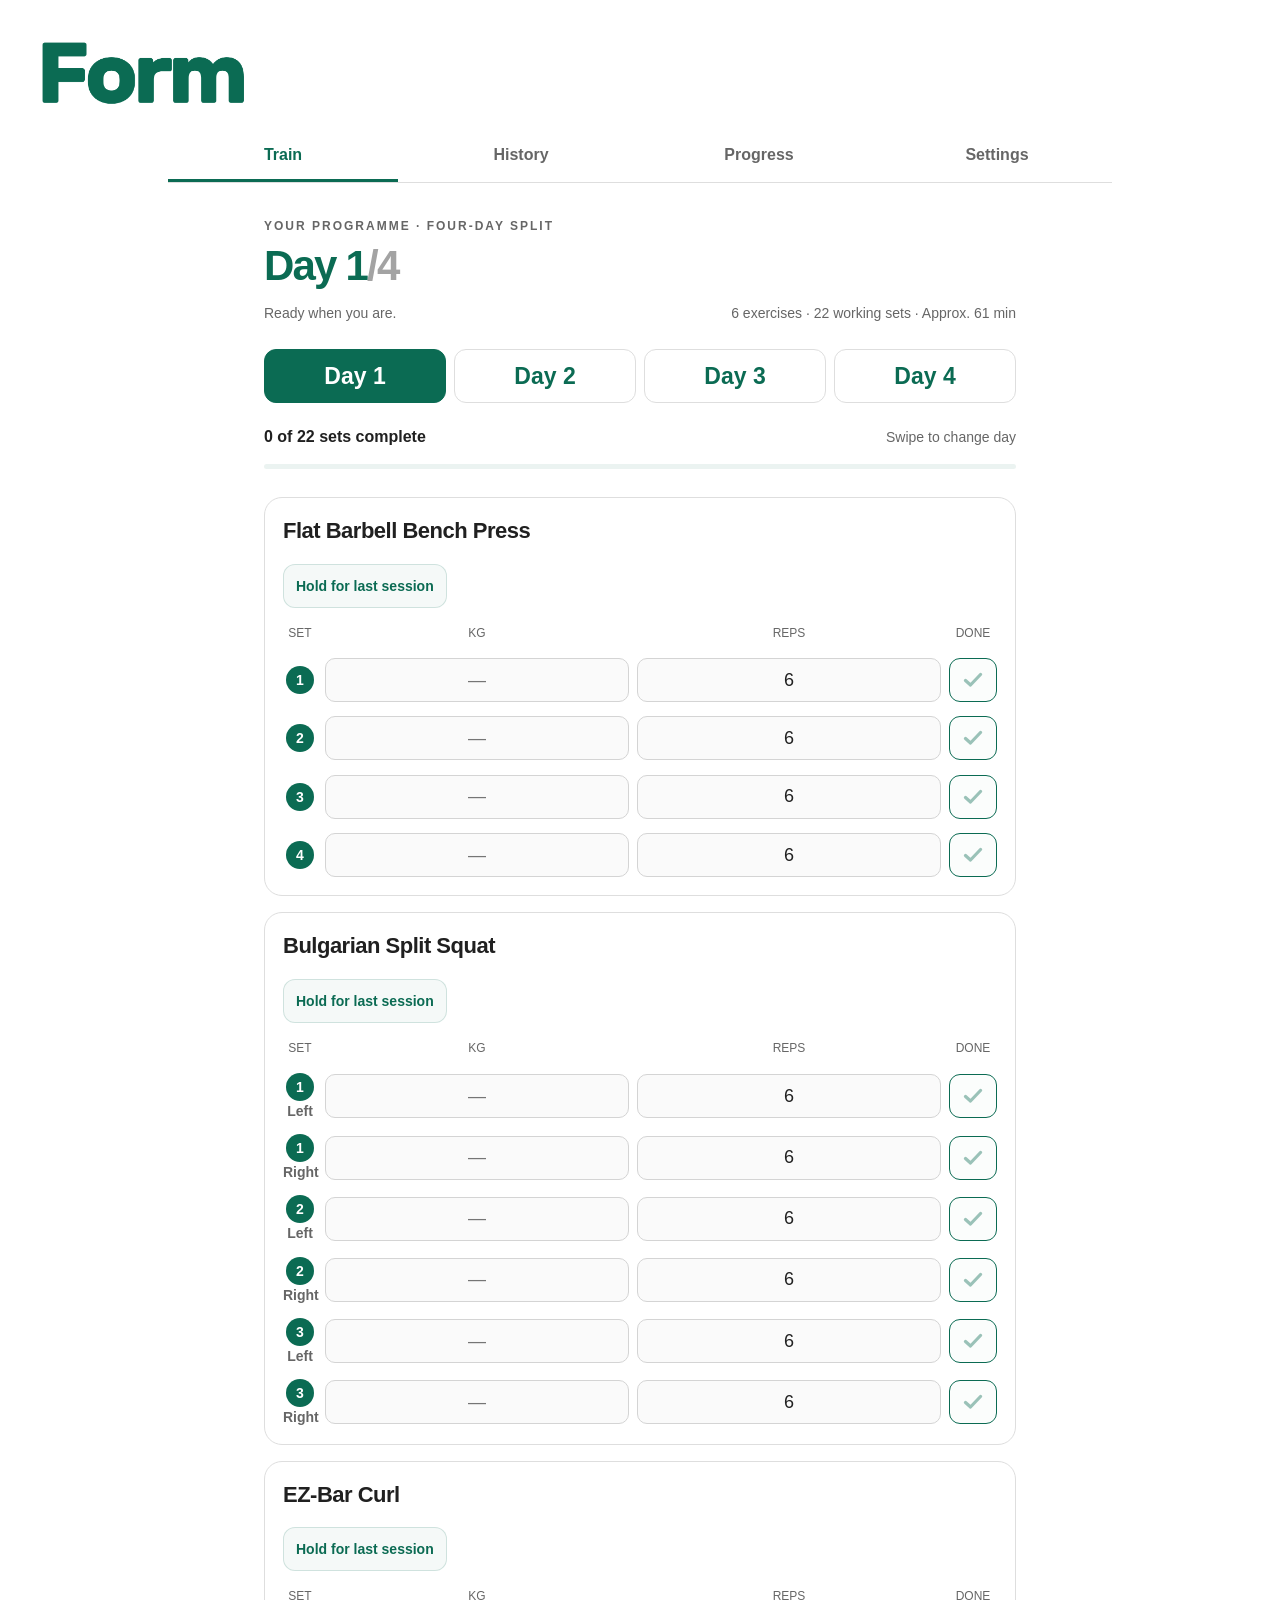
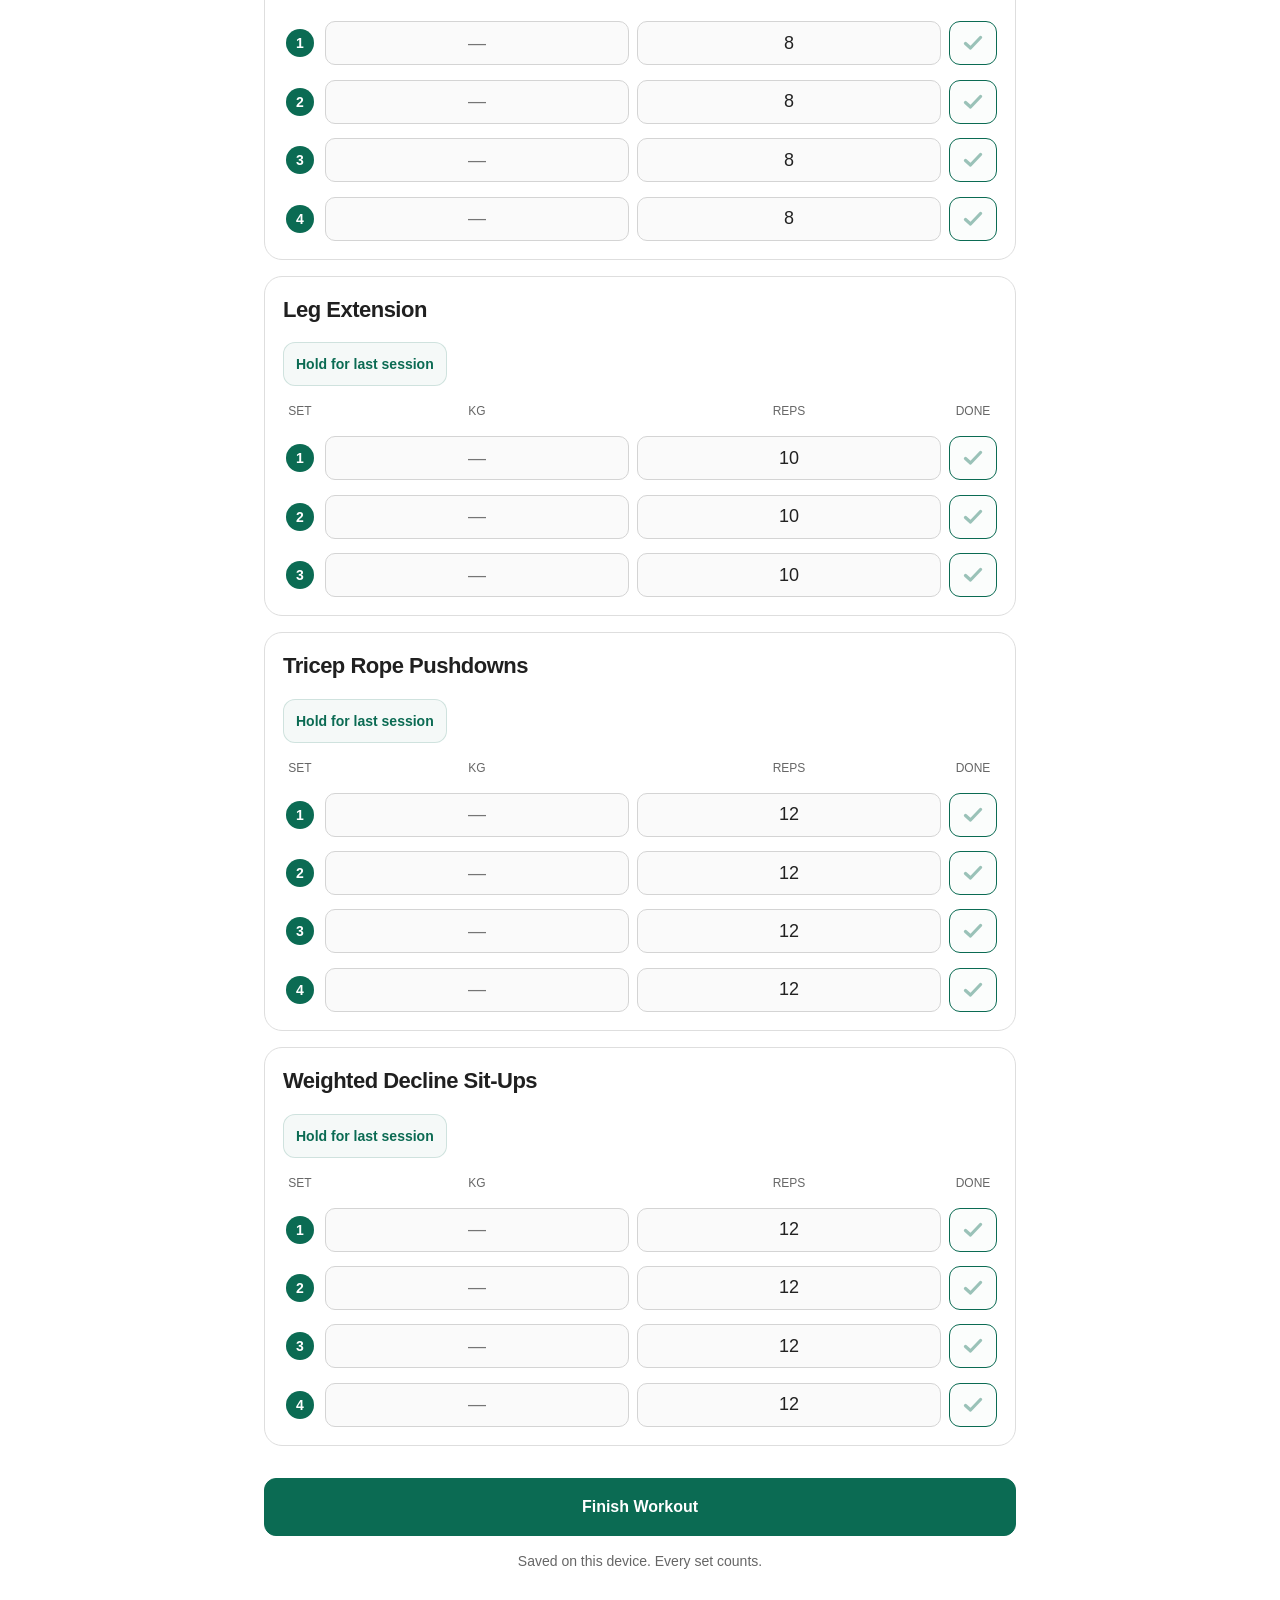
==== commit efe83284: "Form v25: revised volume programme; preserve historical prescriptions and every saved record" ====
--- a/index.html
+++ b/index.html
@@ -1,2 +1,2 @@
 <!doctype html>
-<html lang="en"><head><meta charset="utf-8"><meta name="viewport" content="width=device-width,initial-scale=1,viewport-fit=cover"><meta name="theme-color" content="#0B6B53"><meta name="apple-mobile-web-app-title" content="Form"><meta name="application-name" content="Form"><meta name="apple-mobile-web-app-capable" content="yes"><meta name="apple-mobile-web-app-status-bar-style" content="default"><meta name="description" content="Your four-day strength programme. Private, offline workout tracking."><title>Form · Workout tracker</title><link rel="manifest" href="./manifest.webmanifest?v=17"><link rel="icon" type="image/png" sizes="32x32" href="./favicon-32.png?v=17"><link rel="apple-touch-icon" sizes="180x180" href="./apple-touch-icon.png?v=17"><link rel="stylesheet" href="./style.css"><link rel="stylesheet" href="./brand.css?v=17"></head><body><header><a class="brand" href="./" aria-label="Form home"><img class="brand-logo" src="./form-wordmark.png?v=17" alt="Form" width="1200" height="371"></a></header><nav aria-label="Main"><button data-view="workout" class="selected"><span class="nav-label">Train</span></button><button data-view="history"><span class="nav-label">History</span></button><button data-view="progress"><span class="nav-label">Progress</span></button><button data-view="settings"><span class="nav-label">Settings</span></button></nav><main id="app"><p>Loading your programme…</p></main><aside id="timer" hidden aria-label="Rest timer"></aside><div id="notice" role="status"></div><dialog id="confirm"><h2>Finish this workout?</h2><p>Some sets are unfinished. Your completed work will be saved and your next workout will be ready.</p><div class="actions"><button id="keep">Keep training</button><button id="early" class="primary">Finish early</button></div></dialog><script type="module" src="./app.js"></script><section id="portrait-message" role="status" aria-live="polite" hidden><h2>Please turn your phone upright</h2><p>Form is designed for portrait use. Your workout and rest timer are preserved.</p></section></body></html>
+<html lang="en"><head><meta charset="utf-8"><meta name="viewport" content="width=device-width,initial-scale=1,viewport-fit=cover"><meta name="theme-color" content="#0B6B53"><meta name="apple-mobile-web-app-title" content="Form"><meta name="application-name" content="Form"><meta name="apple-mobile-web-app-capable" content="yes"><meta name="apple-mobile-web-app-status-bar-style" content="default"><meta name="description" content="Your four-day strength programme. Private, offline workout tracking."><title>Form · Workout tracker</title><link rel="manifest" href="./manifest.webmanifest?v=25"><link rel="icon" type="image/png" sizes="32x32" href="./favicon-32.png?v=17"><link rel="apple-touch-icon" sizes="180x180" href="./apple-touch-icon.png?v=17"><link rel="stylesheet" href="./style.css"><link rel="stylesheet" href="./brand.css?v=17"></head><body><header><a class="brand" href="./" aria-label="Form home"><img class="brand-logo" src="./form-wordmark.png?v=17" alt="Form" width="1200" height="371"></a></header><nav aria-label="Main"><button data-view="workout" class="selected"><span class="nav-label">Train</span></button><button data-view="history"><span class="nav-label">History</span></button><button data-view="progress"><span class="nav-label">Progress</span></button><button data-view="settings"><span class="nav-label">Settings</span></button></nav><main id="app"><p>Loading your programme…</p></main><aside id="timer" hidden aria-label="Rest timer"></aside><div id="notice" role="status"></div><dialog id="confirm"><h2>Finish this workout?</h2><p>Some sets are unfinished. Your completed work will be saved and your next workout will be ready.</p><div class="actions"><button id="keep">Keep training</button><button id="early" class="primary">Finish early</button></div></dialog><script type="module" src="./app.js"></script><section id="portrait-message" role="status" aria-live="polite" hidden><h2>Please turn your phone upright</h2><p>Form is designed for portrait use. Your workout and rest timer are preserved.</p></section></body></html>
